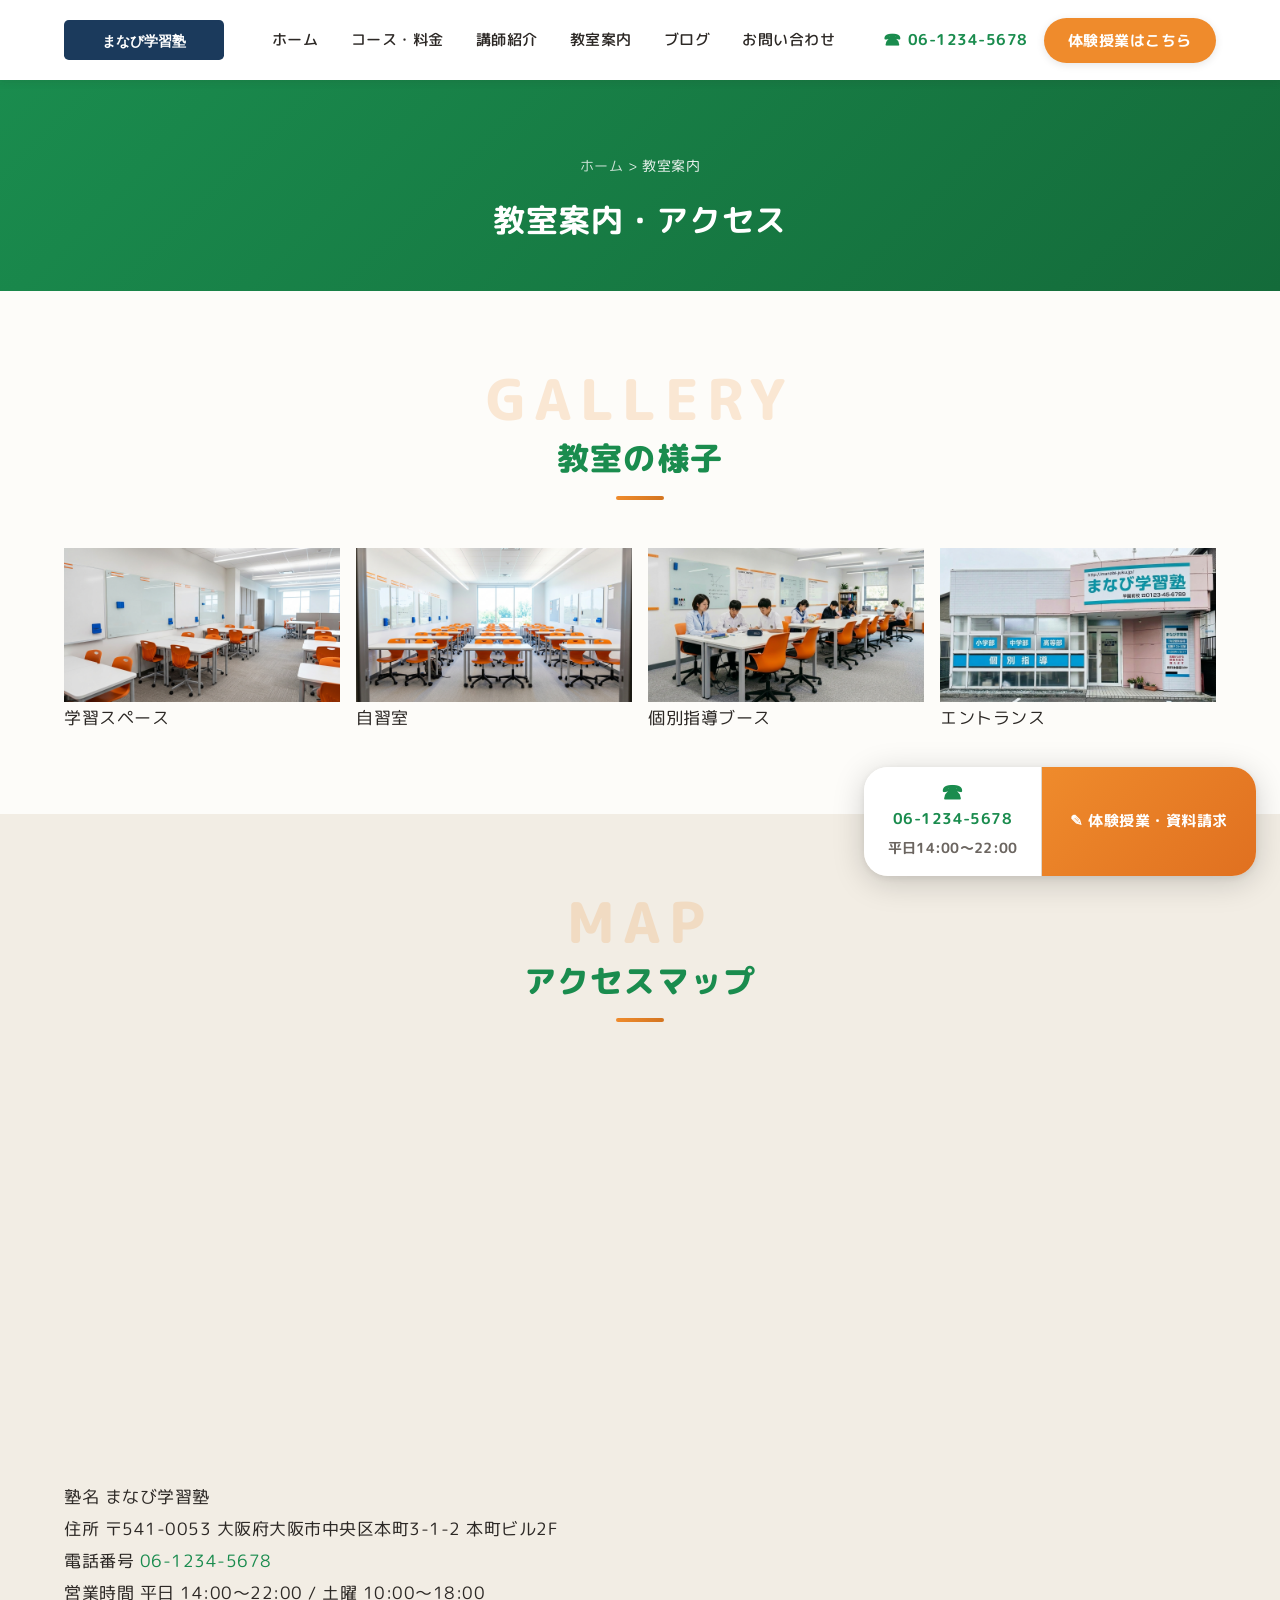
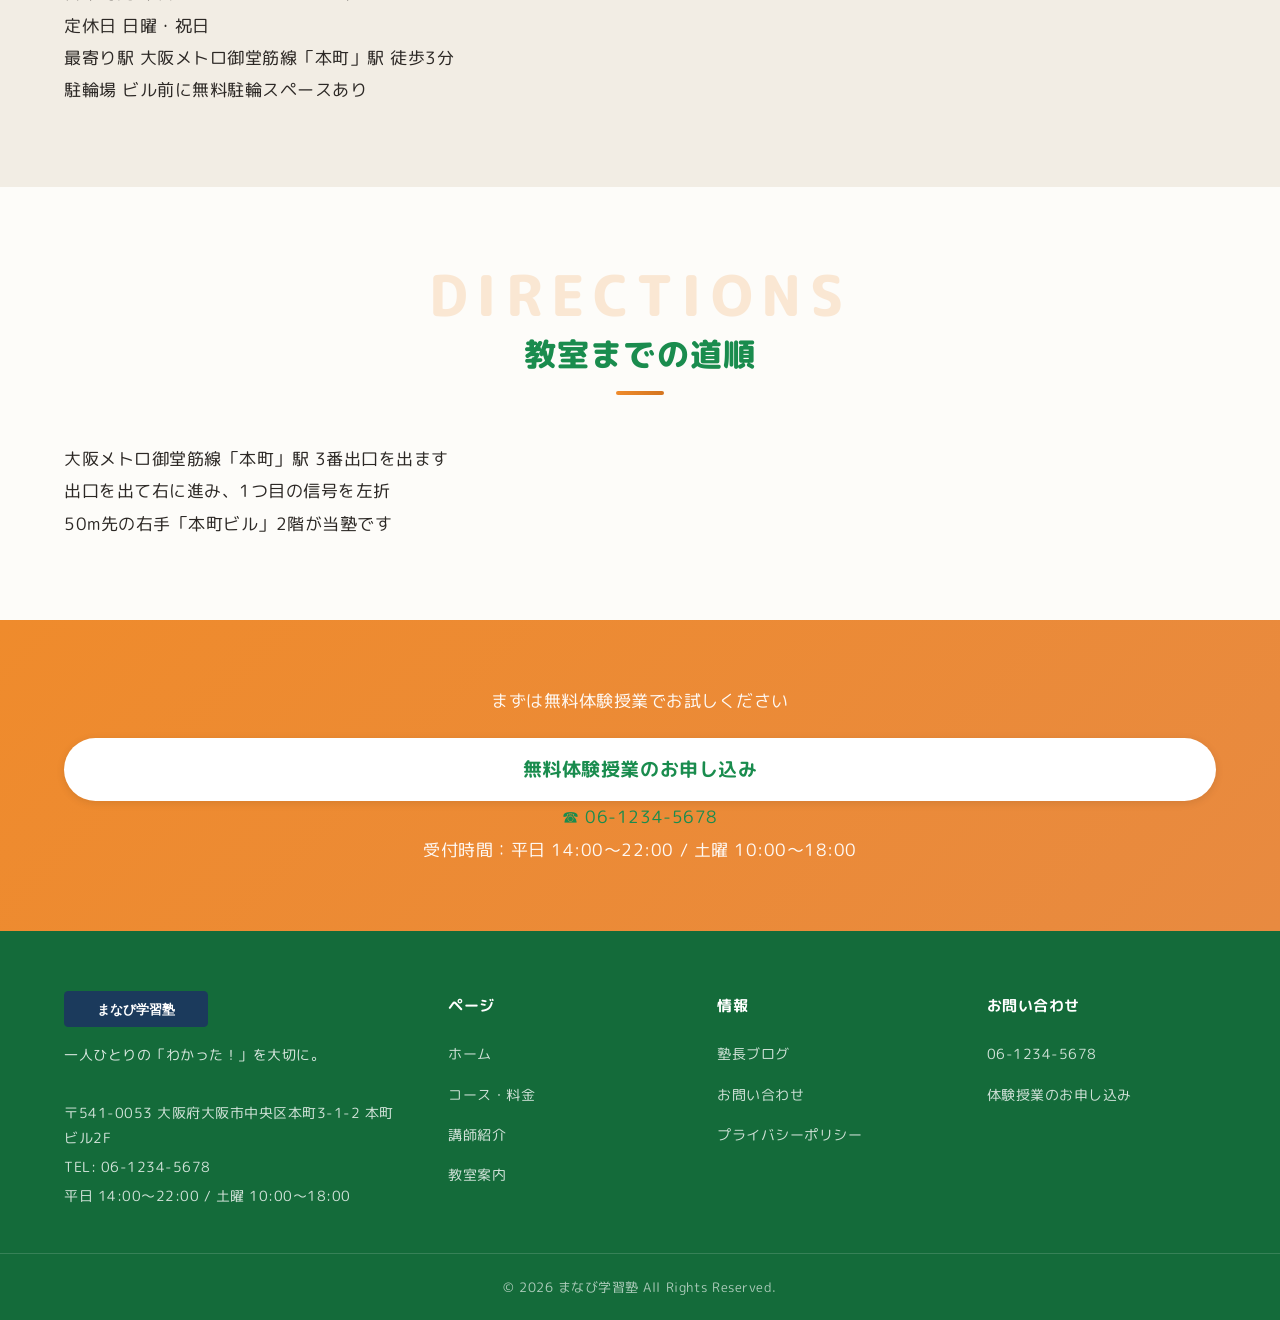
==== access/index.html @ 8a0162e0 "Update classroom images to jpg" ====
<!DOCTYPE html>
<html lang="ja">
<head>
  <meta charset="UTF-8">
  <meta name="viewport" content="width=device-width, initial-scale=1.0">
  <!-- ★差替え：title -->
  <title>教室案内・アクセス｜まなび学習塾</title>
  <meta name="description" content="まなび学習塾の教室案内・アクセス情報。大阪メトロ御堂筋線「本町」駅から徒歩3分。教室の様子や道順をご案内します。">
  <!-- OGP -->
  <meta property="og:title" content="教室案内・アクセス｜まなび学習塾">
  <meta property="og:description" content="まなび学習塾の教室案内・アクセス情報。大阪メトロ御堂筋線「本町」駅から徒歩3分。">
  <meta property="og:type" content="website">
  <meta property="og:url" content="https://example.com/access/">
  <meta property="og:image" content="https://example.com/images/og-image.jpg">
  <!-- Google Fonts -->
  <link rel="icon" href="../favicon.svg" type="image/svg+xml">
  <link rel="preconnect" href="https://fonts.googleapis.com">
  <link rel="preconnect" href="https://fonts.gstatic.com" crossorigin>
  <link href="https://fonts.googleapis.com/css2?family=M+PLUS+Rounded+1c:wght@400;500;700;800&display=swap" rel="stylesheet">
  <link href="https://fonts.googleapis.com/css2?family=Noto+Sans+JP:wght@400;500;700&display=swap" rel="stylesheet">
  <!-- CSS -->
  <link rel="stylesheet" href="../css/reset.css">
  <link rel="stylesheet" href="../css/global.css">
  <link rel="stylesheet" href="../css/components.css">
  <link rel="stylesheet" href="../css/header.css">
  <link rel="stylesheet" href="../css/footer.css">
  <link rel="stylesheet" href="../css/cta-bar.css">
  <link rel="stylesheet" href="../css/pages/access.css">
</head>
<body class="has-header has-cta-bar">

  <!-- ヘッダー -->
  <header class="header">
    <div class="header__inner">
      <div class="header__logo">
        <a href="../"><img src="../images/logo.svg" alt="まなび学習塾" width="200" height="50"></a>
      </div>
      <nav class="header__nav" aria-label="メインナビゲーション">
        <a href="../" class="header__nav-link">ホーム</a>
        <a href="../courses/" class="header__nav-link">コース・料金</a>
        <a href="../teachers/" class="header__nav-link">講師紹介</a>
        <a href="../access/" class="header__nav-link">教室案内</a>
        <a href="../blog/" class="header__nav-link">ブログ</a>
        <a href="../contact/" class="header__nav-link">お問い合わせ</a>
      </nav>
      <div class="header__actions">
        <a href="tel:06-1234-5678" class="header__phone"><span class="header__phone-icon">&#9742;</span>06-1234-5678</a>
        <a href="../contact/" class="btn btn--primary header__cta">体験授業はこちら</a>
      </div>
      <button class="hamburger" aria-label="メニューを開く" aria-expanded="false">
        <span class="hamburger__line"></span><span class="hamburger__line"></span><span class="hamburger__line"></span>
      </button>
    </div>
  </header>
  <nav class="mobile-menu" aria-label="モバイルナビゲーション">
    <a href="../" class="mobile-menu__link">ホーム</a>
    <a href="../courses/" class="mobile-menu__link">コース・料金</a>
    <a href="../teachers/" class="mobile-menu__link">講師紹介</a>
    <a href="../access/" class="mobile-menu__link">教室案内</a>
    <a href="../blog/" class="mobile-menu__link">ブログ</a>
    <a href="../contact/" class="mobile-menu__link">お問い合わせ</a>
    <a href="tel:06-1234-5678" class="mobile-menu__phone"><span>&#9742;</span> 06-1234-5678</a>
    <a href="../contact/" class="btn btn--primary btn--block mobile-menu__cta">体験授業を申し込む</a>
  </nav>

  <main>
    <!-- ページヘッダー -->
    <div class="page-header">
      <div class="container">
        <p class="page-header__breadcrumb"><a href="../">ホーム</a> &gt; 教室案内</p>
        <h1 class="page-header__title">教室案内・アクセス</h1>
      </div>
    </div>

    <!-- 教室写真ギャラリー -->
    <section class="section">
      <div class="container">
        <div class="section-title">
          <span class="section-title__label">Gallery</span>
          <h2 class="section-title__heading">教室の様子</h2>
        </div>

        <!-- ★差替え：教室写真 -->
        <div class="gallery-grid">
          <figure class="gallery-grid__item">
            <img src="../images/classroom-01.jpg" alt="学習スペース" width="600" height="400" loading="lazy">
            <figcaption>学習スペース</figcaption>
          </figure>
          <figure class="gallery-grid__item">
            <img src="../images/classroom-02.jpg" alt="自習室" width="600" height="400" loading="lazy">
            <figcaption>自習室</figcaption>
          </figure>
          <figure class="gallery-grid__item">
            <img src="../images/classroom-03.jpg" alt="個別指導ブース" width="600" height="400" loading="lazy">
            <figcaption>個別指導ブース</figcaption>
          </figure>
          <figure class="gallery-grid__item">
            <img src="../images/classroom-04.jpg" alt="エントランス" width="600" height="400" loading="lazy">
            <figcaption>エントランス</figcaption>
          </figure>
        </div>
      </div>
    </section>

    <!-- アクセスマップ -->
    <section class="section section--bg">
      <div class="container">
        <div class="section-title">
          <span class="section-title__label">Map</span>
          <h2 class="section-title__heading">アクセスマップ</h2>
        </div>

        <div class="access__inner">
          <!-- ★差替え：Google Maps埋め込みURL -->
          <div class="access__map">
            <iframe
              src="https://www.google.com/maps/embed?pb=!1m18!1m12!1m3!1d3281.2!2d135.5!3d34.68!2m3!1f0!2f0!3f0!3m2!1i1024!2i768!4f13.1!3m3!1m2!1s0x0%3A0x0!2zMzTCsDQwJzQ4LjAiTiAxMzXCsDMwJzAwLjAiRQ!5e0!3m2!1sja!2sjp!4v1"
              width="600"
              height="400"
              style="border:0;"
              allowfullscreen=""
              loading="lazy"
              referrerpolicy="no-referrer-when-downgrade"
              title="まなび学習塾 地図">
            </iframe>
          </div>
          <div class="access__info">
            <!-- ★差替え：塾基本情報 -->
            <div class="access__info-item">
              <span class="access__info-label">塾名</span>
              <span class="access__info-value">まなび学習塾</span>
            </div>
            <div class="access__info-item">
              <span class="access__info-label">住所</span>
              <span class="access__info-value">〒541-0053 大阪府大阪市中央区本町3-1-2 本町ビル2F</span>
            </div>
            <div class="access__info-item">
              <span class="access__info-label">電話番号</span>
              <span class="access__info-value"><a href="tel:06-1234-5678">06-1234-5678</a></span>
            </div>
            <div class="access__info-item">
              <span class="access__info-label">営業時間</span>
              <span class="access__info-value">平日 14:00〜22:00 / 土曜 10:00〜18:00</span>
            </div>
            <div class="access__info-item">
              <span class="access__info-label">定休日</span>
              <span class="access__info-value">日曜・祝日</span>
            </div>
            <div class="access__info-item">
              <span class="access__info-label">最寄り駅</span>
              <span class="access__info-value">大阪メトロ御堂筋線「本町」駅 徒歩3分</span>
            </div>
            <div class="access__info-item">
              <span class="access__info-label">駐輪場</span>
              <span class="access__info-value">ビル前に無料駐輪スペースあり</span>
            </div>
          </div>
        </div>
      </div>
    </section>

    <!-- アクセス方法 -->
    <section class="section">
      <div class="container">
        <div class="section-title">
          <span class="section-title__label">Directions</span>
          <h2 class="section-title__heading">教室までの道順</h2>
        </div>

        <!-- ★差替え：道順 -->
        <ol class="directions-list">
          <li>大阪メトロ御堂筋線「本町」駅 3番出口を出ます</li>
          <li>出口を出て右に進み、1つ目の信号を左折</li>
          <li>50m先の右手「本町ビル」2階が当塾です</li>
        </ol>
      </div>
    </section>

    <!-- CTA -->
    <section class="contact-cta">
      <div class="container">
        <p class="contact-cta__lead">まずは無料体験授業でお試しください</p>
        <div class="contact-cta__columns">
          <div class="contact-cta__column">
            <a href="../contact/" class="btn btn--white btn--lg btn--block">無料体験授業のお申し込み</a>
          </div>
          <div class="contact-cta__column">
            <a href="tel:06-1234-5678" class="contact-cta__phone-number">&#9742; 06-1234-5678</a>
            <p class="contact-cta__phone-time">受付時間：平日 14:00〜22:00 / 土曜 10:00〜18:00</p>
          </div>
        </div>
      </div>
    </section>
  </main>

  <!-- フッター -->
  <footer class="footer">
    <div class="footer__inner">
      <div class="footer__brand">
        <div class="footer__logo"><img src="../images/logo.svg" alt="まなび学習塾" width="200" height="50"></div>
        <p class="footer__catchcopy">一人ひとりの「わかった！」を大切に。</p>
        <dl class="footer__info">
          <dt>住所</dt><dd>〒541-0053 大阪府大阪市中央区本町3-1-2 本町ビル2F</dd>
          <dt>電話番号</dt><dd>TEL: 06-1234-5678</dd>
          <dt>営業時間</dt><dd>平日 14:00〜22:00 / 土曜 10:00〜18:00</dd>
        </dl>
      </div>
      <div>
        <p class="footer__nav-title">ページ</p>
        <ul class="footer__nav-list">
          <li><a href="../">ホーム</a></li><li><a href="../courses/">コース・料金</a></li>
          <li><a href="../teachers/">講師紹介</a></li><li><a href="../access/">教室案内</a></li>
        </ul>
      </div>
      <div>
        <p class="footer__nav-title">情報</p>
        <ul class="footer__nav-list">
          <li><a href="../blog/">塾長ブログ</a></li><li><a href="../contact/">お問い合わせ</a></li>
          <li><a href="#">プライバシーポリシー</a></li>
        </ul>
      </div>
      <div>
        <p class="footer__nav-title">お問い合わせ</p>
        <ul class="footer__nav-list">
          <li><a href="tel:06-1234-5678">06-1234-5678</a></li>
          <li><a href="../contact/">体験授業のお申し込み</a></li>
        </ul>
      </div>
    </div>
    <div class="footer__bottom">
      <p class="footer__copyright">&copy; 2026 まなび学習塾 All Rights Reserved.</p>
    </div>
  </footer>

  <div class="cta-bar">
    <div class="cta-bar__inner">
      <a href="tel:06-1234-5678" class="cta-bar__phone">
        <span class="cta-bar__phone-icon">&#9742;</span>
        <span class="cta-bar__phone-number">06-1234-5678</span>
        <span class="cta-bar__phone-time">平日14:00〜22:00</span>
      </a>
      <a href="../contact/" class="cta-bar__button">&#9998; 体験授業・資料請求</a>
    </div>
  </div>

  <script src="../js/main.js"></script>
</body>
</html>
---- css/global.css ----
/* ===================================
   Global Styles — CSS変数・タイポグラフィ・基本スタイル
   Warm & Friendly Design (melabo01 inspired)
   =================================== */

/* === Google Fonts: 丸ゴシック === */
@import url('https://fonts.googleapis.com/css2?family=M+PLUS+Rounded+1c:wght@400;500;700;800&display=swap');

:root {
  /* === メインカラー（鮮やかなグリーン：パキッと信頼感） === */
  --color-primary: #1A8C4E;
  --color-primary-dark: #146B3A;
  --color-primary-light: #DCEFD8;

  /* === アクセントカラー（鮮やかなオレンジ：CTAに最適） === */
  --color-accent: #EF8B2C;
  --color-accent-dark: #D47520;
  --color-accent-light: #FFF0DE;

  /* === ベースカラー（クリーンな白ベース） === */
  --color-white: #FFFFFF;
  --color-bg: #FDFCF9;
  --color-bg-alt: #F2EDE4;
  --color-bg-primary: #DCEFD8;

  /* === テキストカラー（しっかり濃い、読みやすい） === */
  --color-text: #2C2825;
  --color-text-light: #6B6560;
  --color-text-muted: #9A9490;

  /* === 英語ラベル === */
  --color-label: #1A8C4E;
  --label-opacity: 0.10;

  /* === ボーダー・シャドウ === */
  --color-border: #DDD7CE;
  --color-shadow: rgba(44, 40, 37, 0.10);

  /* === その他 === */
  --color-error: #D93025;
  --color-success: #1A8C4E;
  --color-star: #F0A500;
  --color-line: #06C755;
  --color-accent-bg: rgba(239, 139, 44, 0.12);
  --color-primary-bg: rgba(26, 140, 78, 0.10);

  /* === フォント（丸ゴシック） === */
  --font-family: 'M PLUS Rounded 1c', 'Hiragino Maru Gothic Pro', 'Rounded Mplus 1c', sans-serif;
  --font-family-heading: 'M PLUS Rounded 1c', 'Hiragino Maru Gothic Pro', sans-serif;
  --font-weight-regular: 400;
  --font-weight-medium: 500;
  --font-weight-bold: 700;
  --font-weight-extra-bold: 800;

  /* === レイアウト === */
  --max-width: 1200px;
  --header-height: 80px;
  --header-height-sp: 60px;
  --section-padding: 80px;
  --section-padding-sm: 56px;
  --section-padding-sp: 48px;

  /* === 角丸（より丸く、親しみやすく） === */
  --radius: 16px;
  --radius-sm: 10px;
  --radius-lg: 24px;
  --radius-full: 9999px;

  /* === シャドウ（柔らかく暖かい） === */
  --shadow: 0 2px 12px rgba(62, 58, 53, 0.08);
  --shadow-md: 0 4px 20px rgba(62, 58, 53, 0.10);
  --shadow-lg: 0 8px 32px rgba(62, 58, 53, 0.12);
  --shadow-hover: 0 6px 24px rgba(62, 58, 53, 0.15);
}

/* --- 基本スタイル --- */
body {
  font-family: var(--font-family);
  font-weight: var(--font-weight-regular);
  color: var(--color-text);
  background-color: var(--color-bg);
  line-height: 1.9;
  font-size: 17px;
  letter-spacing: 0.03em;
  -webkit-font-smoothing: antialiased;
  -moz-osx-font-smoothing: grayscale;
}

/* --- フォーカススタイル（アクセシビリティ） --- */
*:focus-visible {
  outline: 2px solid var(--color-accent);
  outline-offset: 2px;
}

/* --- コンテナ --- */
.container {
  width: 100%;
  max-width: var(--max-width);
  margin: 0 auto;
  padding: 0 24px;
}

/* --- セクション --- */
.section {
  padding: var(--section-padding) 0;
}

.section--bg {
  background-color: var(--color-bg-alt);
}

.section--bg-alt {
  background-color: var(--color-bg-alt);
}

.section--primary {
  background-color: var(--color-primary);
  color: var(--color-white);
}

.section--primary h1,
.section--primary h2,
.section--primary h3,
.section--primary h4,
.section--primary h5,
.section--primary h6 {
  color: var(--color-white);
}

.section--primary p {
  color: rgba(255, 255, 255, 0.95);
}

/* --- タイポグラフィ --- */
h1, h2, h3, h4, h5, h6 {
  font-family: var(--font-family-heading);
  color: var(--color-primary);
  font-weight: var(--font-weight-bold);
  line-height: 1.45;
  letter-spacing: 0.02em;
}

h1 { font-size: 2.5rem; }
h2 { font-size: 2rem; }
h3 { font-size: 1.5rem; }
h4 { font-size: 1.25rem; }

p {
  margin-bottom: 1.2em;
  line-height: 2;
}

p:last-child {
  margin-bottom: 0;
}

strong {
  font-weight: var(--font-weight-bold);
}

small {
  font-size: 0.9375rem;
  color: var(--color-text-light);
}

/* --- リンク --- */
a {
  color: var(--color-primary);
  transition: color 0.3s ease, opacity 0.3s ease;
}

a:hover {
  color: var(--color-primary-dark);
  opacity: 0.85;
}

/* --- ユーティリティ --- */
.text-center { text-align: center; }
.text-left { text-align: left; }
.text-right { text-align: right; }
.text-primary { color: var(--color-primary); }
.text-accent { color: var(--color-accent); }
.text-muted { color: var(--color-text-muted); }

.sr-only {
  position: absolute;
  width: 1px;
  height: 1px;
  padding: 0;
  margin: -1px;
  overflow: hidden;
  clip: rect(0, 0, 0, 0);
  white-space: nowrap;
  border: 0;
}

/* --- レスポンシブ --- */
@media (max-width: 768px) {
  body {
    font-size: 16px;
    line-height: 1.85;
  }

  h1 { font-size: 1.875rem; }
  h2 { font-size: 1.625rem; }
  h3 { font-size: 1.25rem; }

  .container {
    padding: 0 20px;
  }

  .section {
    padding: var(--section-padding-sp) 0;
  }
}

@media (max-width: 480px) {
  body {
    font-size: 15px;
    line-height: 1.8;
  }

  h1 { font-size: 1.625rem; }
  h2 { font-size: 1.375rem; }
  h3 { font-size: 1.125rem; }
}

/* === Utility Classes === */
.mt-3 { margin-top: 12px; }
.mt-4 { margin-top: 16px; }
.mt-6 { margin-top: 24px; }
.mt-8 { margin-top: 32px; }
.text-center { text-align: center; }
.text-muted { color: var(--color-text-light); font-size: 0.875rem; }

/* Schedule Note (courses) */
.schedule-note {
  text-align: center;
  margin-top: 16px;
  font-size: 0.875rem;
  color: var(--color-text-light);
}

/* Contact Page Photo */
.contact-photo {
  margin-bottom: 32px;
  text-align: center;
}
.contact-photo__image {
  border-radius: var(--radius);
  max-width: 600px;
  width: 100%;
}

/* Related Articles Title (blog) */
.related-articles__title {
  text-align: center;
  margin-bottom: 2rem;
  font-size: 1.5rem;
  font-weight: 700;
}
---- css/components.css ----
/* ===================================
   Components — 共通コンポーネント
   Warm & Friendly Design (melabo01 inspired)
   =================================== */

/* --- セクションタイトル（英語ラベル＋日本語見出し 2層構造） --- */
.section-title {
  text-align: center;
  margin-bottom: 48px;
  position: relative;
}

.section-title__label {
  display: block;
  font-size: 3.5rem;
  font-weight: var(--font-weight-extra-bold, 800);
  color: var(--color-accent);
  opacity: 0.18;
  text-transform: uppercase;
  letter-spacing: 0.15em;
  line-height: 1;
  margin-bottom: 8px;
}

.section-title__heading {
  font-size: 2rem;
  font-weight: var(--font-weight-extra-bold, 800);
  color: var(--color-primary);
  position: relative;
  letter-spacing: 0.04em;
}

.section-title__heading::after {
  content: '';
  display: block;
  width: 48px;
  height: 4px;
  background: linear-gradient(90deg, var(--color-accent), var(--color-accent-dark));
  margin: 14px auto 0;
  border-radius: var(--radius-full);
}

/* --- ボタン --- */
.btn {
  display: inline-flex;
  align-items: center;
  justify-content: center;
  padding: 16px 36px;
  border-radius: var(--radius-full);
  font-size: 1.0625rem;
  font-weight: var(--font-weight-bold);
  text-align: center;
  transition: all 0.3s ease;
  line-height: 1.4;
  gap: 8px;
  box-shadow: 0 2px 8px rgba(0, 0, 0, 0.1);
  border: none;
  cursor: pointer;
}

.btn--primary {
  background-color: var(--color-accent);
  color: var(--color-white);
}

.btn--primary:hover {
  background-color: var(--color-accent-dark);
  transform: translateY(-2px);
  box-shadow: 0 4px 16px rgba(244, 162, 97, 0.3);
  opacity: 1;
}

.btn--outline {
  background-color: transparent;
  color: var(--color-primary);
  border: 2px solid var(--color-primary);
  box-shadow: none;
}

.btn--outline:hover {
  background-color: var(--color-primary);
  color: var(--color-white);
  transform: translateY(-2px);
  box-shadow: 0 4px 16px rgba(46, 125, 79, 0.25);
  opacity: 1;
}

.btn--white {
  background-color: var(--color-white);
  color: var(--color-primary);
}

.btn--white:hover {
  background-color: var(--color-bg);
  transform: translateY(-2px);
  opacity: 1;
}

.btn--line {
  background-color: var(--color-line);
  color: var(--color-white);
}

.btn--line:hover {
  background-color: #05a64b;
  transform: translateY(-2px);
  box-shadow: 0 4px 16px rgba(6, 199, 85, 0.3);
  opacity: 1;
}

.btn--lg {
  padding: 18px 48px;
  font-size: 1.1875rem;
}

.btn--sm {
  padding: 12px 24px;
  font-size: 0.9375rem;
}

.btn--block {
  display: flex;
  width: 100%;
}

/* --- カード --- */
.card {
  background-color: var(--color-white);
  border-radius: var(--radius-lg);
  box-shadow: var(--shadow);
  border: none;
  overflow: hidden;
  transition: transform 0.3s ease, box-shadow 0.3s ease;
}

.card:hover {
  transform: translateY(-4px);
  box-shadow: var(--shadow-hover);
}

.card__image {
  width: 100%;
  aspect-ratio: 16 / 9;
  object-fit: cover;
}

.card__body {
  padding: 24px;
}

.card__tag {
  display: inline-block;
  font-size: 0.875rem;
  font-weight: var(--font-weight-bold);
  color: var(--color-accent-dark);
  background-color: var(--color-accent-bg, rgba(244, 162, 97, 0.1));
  padding: 4px 12px;
  border-radius: var(--radius-full);
  margin-bottom: 8px;
  letter-spacing: 0.02em;
}

.card__title {
  font-size: 1.125rem;
  font-weight: var(--font-weight-bold);
  color: var(--color-primary);
  margin-bottom: 8px;
  line-height: 1.5;
}

.card__date {
  font-size: 0.875rem;
  color: var(--color-text-light);
}

.card__text {
  font-size: 1rem;
  color: var(--color-text-light);
  line-height: 1.7;
}

/* --- バッジ（成績アップ等） --- */
.badge {
  display: inline-flex;
  align-items: center;
  gap: 8px;
  background-color: var(--color-white);
  border: 2px solid var(--color-accent-light);
  border-radius: var(--radius);
  padding: 12px 16px;
  font-size: 0.9375rem;
  font-weight: var(--font-weight-bold);
  color: var(--color-text);
}

.badge__score {
  color: var(--color-accent);
  font-size: 1.25rem;
  font-weight: var(--font-weight-bold);
}

/* --- 「詳しくはこちら→」リンク --- */
.more-link {
  display: inline-flex;
  align-items: center;
  gap: 6px;
  font-size: 0.9375rem;
  font-weight: var(--font-weight-medium);
  color: var(--color-primary);
  transition: gap 0.3s ease, color 0.3s ease;
}

.more-link:hover {
  gap: 10px;
  color: var(--color-primary-dark);
  opacity: 1;
}

.more-link::after {
  content: '\2192';
  font-size: 1.125rem;
}

.more-link-wrapper {
  text-align: center;
  margin-top: 32px;
}

/* --- テスティモニアルカード --- */
.testimonial {
  background-color: var(--color-white);
  border-radius: var(--radius-lg);
  padding: 28px;
  box-shadow: var(--shadow);
  position: relative;
}

.testimonial::before {
  content: '\201C';
  font-size: 4rem;
  color: var(--color-accent);
  opacity: 0.2;
  position: absolute;
  top: 8px;
  left: 16px;
  line-height: 1;
  font-family: Georgia, serif;
}

.testimonial__text {
  font-size: 1rem;
  line-height: 1.8;
  color: var(--color-text);
  margin-bottom: 12px;
  padding-top: 16px;
}

.testimonial__author {
  font-size: 0.875rem;
  color: var(--color-text-light);
  text-align: right;
}

/* --- グリッドレイアウト --- */
.grid {
  display: grid;
  gap: 24px;
}

.grid--2 { grid-template-columns: repeat(2, 1fr); }
.grid--3 { grid-template-columns: repeat(3, 1fr); }
.grid--4 { grid-template-columns: repeat(4, 1fr); }

/* --- テーブル --- */
.table-wrapper {
  overflow-x: auto;
  -webkit-overflow-scrolling: touch;
  border-radius: var(--radius);
  box-shadow: var(--shadow);
}

.price-table {
  width: 100%;
  border-collapse: collapse;
  font-size: 0.9375rem;
}

.price-table th,
.price-table td {
  padding: 14px 16px;
  text-align: center;
  border: 1px solid var(--color-border);
}

.price-table thead th {
  background-color: var(--color-primary);
  color: var(--color-white);
  font-weight: var(--font-weight-bold);
  white-space: nowrap;
}

.price-table tbody th {
  background-color: var(--color-bg-alt);
  font-weight: var(--font-weight-medium);
  white-space: nowrap;
}

.price-table tbody td {
  font-weight: var(--font-weight-medium);
  background-color: var(--color-white);
}

/* --- FAQ --- */
.faq-item {
  background-color: var(--color-white);
  border-radius: var(--radius);
  box-shadow: var(--shadow);
  padding: 24px 28px;
  margin-bottom: 16px;
  border: none;
  transition: box-shadow 0.3s ease;
}

.faq-item:hover {
  box-shadow: var(--shadow-md);
}

.faq-item:last-child {
  margin-bottom: 0;
}

.faq-item__question {
  font-size: 1rem;
  font-weight: var(--font-weight-bold);
  color: var(--color-primary);
  padding-left: 2em;
  position: relative;
  margin-bottom: 12px;
}

.faq-item__question::before {
  content: 'Q.';
  position: absolute;
  left: 0;
  color: var(--color-accent);
  font-weight: var(--font-weight-bold);
  font-size: 1.125rem;
}

.faq-item__answer {
  font-size: 1rem;
  color: var(--color-text-light);
  padding-left: 2em;
  position: relative;
  line-height: 1.8;
}

.faq-item__answer::before {
  content: 'A.';
  position: absolute;
  left: 0;
  color: var(--color-primary);
  font-weight: var(--font-weight-bold);
  font-size: 1.125rem;
}

/* --- ページヘッダー（共通） --- */
.page-header {
  background: linear-gradient(135deg, var(--color-primary) 0%, var(--color-primary-dark) 100%);
  color: var(--color-white);
  padding: 60px 0 48px;
  text-align: center;
}

.page-header__title {
  font-size: 2rem;
  font-weight: var(--font-weight-bold);
  color: var(--color-white);
}

.page-header__breadcrumb {
  margin-top: 12px;
  font-size: 0.875rem;
  opacity: 0.9;
}

.page-header__breadcrumb a {
  color: var(--color-white);
  opacity: 0.85;
  transition: opacity 0.3s ease;
}

.page-header__breadcrumb a:hover {
  opacity: 1;
}

/* --- CTAセクション（お問い合わせCTA 共通） --- */
.contact-cta {
  background: linear-gradient(135deg, var(--color-accent) 0%, #E88A40 100%);
  color: var(--color-white);
  text-align: center;
  padding: 64px 0;
  border-radius: 0;
}

.contact-cta h2,
.contact-cta h3 {
  color: var(--color-white);
}

.contact-cta p {
  color: rgba(255, 255, 255, 0.95);
}

/* --- レスポンシブ --- */
@media (max-width: 768px) {
  .grid--3 { grid-template-columns: repeat(2, 1fr); }
  .grid--4 { grid-template-columns: repeat(2, 1fr); }

  .section-title__label {
    font-size: 2.5rem;
  }

  .section-title__heading {
    font-size: 1.625rem;
  }

  .section-title {
    margin-bottom: 36px;
  }

  .page-header {
    padding: 48px 0 36px;
  }

  .page-header__title {
    font-size: 1.75rem;
  }

  .contact-cta {
    padding: 48px 0;
  }

  .faq-item {
    padding: 20px 20px;
  }
}

@media (max-width: 480px) {
  .grid--2 { grid-template-columns: 1fr; }
  .grid--3 { grid-template-columns: 1fr; }
  .grid--4 { grid-template-columns: 1fr; }

  .section-title__label {
    font-size: 2.25rem;
  }

  .section-title__heading {
    font-size: 1.375rem;
  }

  .btn--lg {
    padding: 16px 32px;
    font-size: 1.0625rem;
  }

  .page-header {
    padding: 40px 0 32px;
  }

  .page-header__title {
    font-size: 1.5rem;
  }

  .faq-item {
    padding: 16px 16px;
  }
}
---- css/header.css ----
/* ===================================
   Header — 固定ヘッダー＋ハンバーガーメニュー
   =================================== */

.header {
  position: fixed;
  top: 0;
  left: 0;
  width: 100%;
  height: var(--header-height);
  background-color: var(--color-white);
  box-shadow: 0 2px 8px var(--color-shadow);
  z-index: 1000;
  transition: box-shadow 0.3s ease;
}

.header__inner {
  display: flex;
  align-items: center;
  justify-content: space-between;
  height: 100%;
  max-width: var(--max-width);
  margin: 0 auto;
  padding: 0 24px;
}

/* --- ロゴ --- */
.header__logo a {
  display: flex;
  align-items: center;
  gap: 10px;
}

.header__logo img {
  height: 40px;
  width: auto;
}

.header__logo-text {
  font-size: 1.25rem;
  font-weight: var(--font-weight-bold);
  color: var(--color-primary);
  white-space: nowrap;
}

/* --- PC ナビゲーション --- */
.header__nav {
  display: flex;
  align-items: center;
  gap: 4px;
}

.header__nav-link {
  padding: 8px 14px;
  font-size: 0.9375rem;
  font-weight: var(--font-weight-medium);
  color: var(--color-text);
  border-radius: 6px;
  transition: background-color 0.3s ease, color 0.3s ease;
  white-space: nowrap;
}

.header__nav-link:hover {
  background-color: var(--color-bg);
  color: var(--color-primary);
  opacity: 1;
}

/* --- PC 右側 --- */
.header__actions {
  display: flex;
  align-items: center;
  gap: 16px;
}

.header__phone {
  display: flex;
  align-items: center;
  gap: 6px;
  font-size: 0.9375rem;
  font-weight: var(--font-weight-bold);
  color: var(--color-primary);
  white-space: nowrap;
}

.header__phone-icon {
  font-size: 1.125rem;
}

.header__cta {
  padding: 12px 24px;
  font-size: 0.9375rem;
}

/* --- ハンバーガーボタン --- */
.hamburger {
  display: none;
  flex-direction: column;
  justify-content: center;
  align-items: center;
  width: 44px;
  height: 44px;
  cursor: pointer;
  z-index: 1001;
}

.hamburger__line {
  display: block;
  width: 24px;
  height: 2px;
  background-color: var(--color-primary);
  border-radius: 1px;
  transition: all 0.3s ease;
}

.hamburger__line + .hamburger__line {
  margin-top: 6px;
}

/* ハンバーガー開状態 */
.hamburger.is-active .hamburger__line:nth-child(1) {
  transform: translateY(8px) rotate(45deg);
}

.hamburger.is-active .hamburger__line:nth-child(2) {
  opacity: 0;
}

.hamburger.is-active .hamburger__line:nth-child(3) {
  transform: translateY(-8px) rotate(-45deg);
}

/* --- モバイルメニュー --- */
.mobile-menu {
  display: none;
  position: fixed;
  top: var(--header-height-sp);
  left: 0;
  width: 100%;
  height: calc(100vh - var(--header-height-sp));
  background-color: var(--color-white);
  z-index: 999;
  overflow-y: auto;
  padding: 24px;
  transform: translateX(100%);
  transition: transform 0.3s ease;
}

.mobile-menu.is-open {
  transform: translateX(0);
}

.mobile-menu__link {
  display: block;
  padding: 16px 0;
  font-size: 1.0625rem;
  font-weight: var(--font-weight-medium);
  color: var(--color-text);
  border-bottom: 1px solid var(--color-border);
}

.mobile-menu__link:hover {
  color: var(--color-primary);
  opacity: 1;
}

.mobile-menu__phone {
  display: flex;
  align-items: center;
  justify-content: center;
  gap: 8px;
  margin-top: 24px;
  padding: 16px;
  font-size: 1.25rem;
  font-weight: var(--font-weight-bold);
  color: var(--color-primary);
  border: 2px solid var(--color-primary);
  border-radius: 8px;
}

.mobile-menu__cta {
  display: flex;
  margin-top: 16px;
}

/* body padding for fixed header */
.has-header {
  padding-top: var(--header-height);
}

/* --- レスポンシブ --- */
@media (max-width: 768px) {
  .header {
    height: var(--header-height-sp);
  }

  .header__inner {
    padding: 0 16px;
  }

  .header__logo img {
    height: 32px;
  }

  .header__logo-text {
    font-size: 1.0625rem;
  }

  .header__nav,
  .header__actions {
    display: none;
  }

  .hamburger {
    display: flex;
  }

  .mobile-menu {
    display: block;
  }

  .has-header {
    padding-top: var(--header-height-sp);
  }
}
---- css/footer.css ----
/* ===================================
   Footer — フッター
   =================================== */

.footer {
  background-color: var(--color-primary-dark);
  color: var(--color-white);
  padding: 60px 0 0;
}

.footer__inner {
  display: grid;
  grid-template-columns: 1.5fr 1fr 1fr 1fr;
  gap: 40px;
  max-width: var(--max-width);
  margin: 0 auto;
  padding: 0 24px;
}

/* --- ロゴ・塾情報カラム --- */
.footer__brand {
  display: flex;
  flex-direction: column;
  gap: 16px;
}

.footer__logo {
  display: flex;
  align-items: center;
  gap: 10px;
}

.footer__logo img {
  height: 36px;
  width: auto;
}

.footer__logo-text {
  font-size: 1.125rem;
  font-weight: var(--font-weight-bold);
  color: var(--color-white);
}

.footer__catchcopy {
  font-size: 0.875rem;
  color: rgba(255, 255, 255, 0.85);
  line-height: 1.7;
}

.footer__info {
  font-size: 0.875rem;
  color: rgba(255, 255, 255, 0.8);
  line-height: 1.8;
}

.footer__info dt {
  display: none;
}

.footer__info dd {
  margin-bottom: 4px;
}

/* --- ナビカラム --- */
.footer__nav-title {
  font-size: 0.9375rem;
  font-weight: var(--font-weight-bold);
  color: var(--color-white);
  margin-bottom: 16px;
}

.footer__nav-list li {
  margin-bottom: 8px;
}

.footer__nav-list a {
  font-size: 0.875rem;
  color: rgba(255, 255, 255, 0.8);
  transition: color 0.3s ease;
}

.footer__nav-list a:hover {
  color: var(--color-white);
  opacity: 1;
}

/* --- SNS --- */
.footer__sns {
  display: flex;
  gap: 12px;
  margin-top: 16px;
}

.footer__sns a {
  display: flex;
  align-items: center;
  justify-content: center;
  width: 36px;
  height: 36px;
  border-radius: 50%;
  background-color: rgba(255, 255, 255, 0.15);
  color: var(--color-white);
  font-size: 1rem;
  transition: background-color 0.3s ease;
}

.footer__sns a:hover {
  background-color: rgba(255, 255, 255, 0.3);
  opacity: 1;
}

/* --- コピーライト --- */
.footer__bottom {
  margin-top: 40px;
  padding: 20px 24px;
  border-top: 1px solid rgba(255, 255, 255, 0.15);
  text-align: center;
}

.footer__copyright {
  font-size: 0.8125rem;
  color: rgba(255, 255, 255, 0.65);
}

/* --- レスポンシブ --- */
@media (max-width: 768px) {
  .footer__inner {
    grid-template-columns: 1fr 1fr;
    gap: 32px;
    padding: 0 16px;
  }

  .footer__brand {
    grid-column: 1 / -1;
  }
}

@media (max-width: 480px) {
  .footer {
    padding: 48px 0 0;
  }

  .footer__inner {
    grid-template-columns: 1fr;
    gap: 24px;
  }

  .footer__bottom {
    margin-top: 32px;
    padding: 16px;
  }
}
---- css/cta-bar.css ----
/* ===================================
   CTA Bar — 常時表示の固定CTAバー
   PC: 右下にフローティング表示
   SP: 画面下部フル幅バー
   =================================== */

/* === PC表示：右下フローティング === */
.cta-bar {
  position: fixed;
  bottom: 24px;
  right: 24px;
  z-index: 998;
  display: flex;
  border-radius: var(--radius-lg, 24px);
  overflow: hidden;
  box-shadow: 0 6px 32px rgba(0, 0, 0, 0.18), 0 2px 8px rgba(0, 0, 0, 0.08);
  animation: cta-bar-slide-in 0.5s ease-out;
}

@keyframes cta-bar-slide-in {
  from {
    opacity: 0;
    transform: translateY(20px);
  }
  to {
    opacity: 1;
    transform: translateY(0);
  }
}

.cta-bar__inner {
  display: flex;
  height: 100%;
}

/* --- 左：電話 --- */
.cta-bar__phone {
  display: flex;
  flex-direction: column;
  align-items: center;
  justify-content: center;
  gap: 2px;
  padding: 14px 24px;
  background-color: var(--color-white, #FFFFFF);
  color: var(--color-primary, #1A8C4E);
  font-weight: var(--font-weight-bold, 700);
  border-right: 1px solid var(--color-border, #DDD7CE);
  transition: background-color 0.3s ease;
  text-decoration: none;
}

.cta-bar__phone:hover {
  background-color: var(--color-primary-light, #DCEFD8);
  opacity: 1;
}

.cta-bar__phone-icon {
  font-size: 1.375rem;
  line-height: 1;
}

.cta-bar__phone-number {
  font-size: 0.9375rem;
  font-weight: var(--font-weight-bold, 700);
  letter-spacing: 0.03em;
  color: var(--color-primary, #1A8C4E);
}

.cta-bar__phone-time {
  font-size: 0.875rem;
  color: var(--color-text-light, #6B6560);
  font-weight: var(--font-weight-bold, 700);
  letter-spacing: 0.02em;
}

/* --- 右：体験授業ボタン --- */
.cta-bar__button {
  display: flex;
  align-items: center;
  justify-content: center;
  gap: 6px;
  padding: 14px 28px;
  background: linear-gradient(135deg, var(--color-accent, #EF8B2C) 0%, #E07020 100%);
  color: var(--color-white, #FFFFFF);
  font-size: 0.9375rem;
  font-weight: var(--font-weight-bold, 700);
  transition: all 0.3s ease;
  text-decoration: none;
  white-space: nowrap;
}

.cta-bar__button:hover {
  background: linear-gradient(135deg, #E07020 0%, var(--color-accent-dark, #D47520) 100%);
  opacity: 1;
  transform: scale(1.02);
}

/* --- body paddingは不要（PCではフローティングのため） --- */
.has-cta-bar {
  padding-bottom: 0;
}

/* === SP表示：画面下部フル幅バー === */
@media (max-width: 768px) {
  .cta-bar {
    bottom: 0;
    right: 0;
    left: 0;
    border-radius: 0;
    box-shadow: 0 -3px 16px rgba(0, 0, 0, 0.12);
    animation: none;
  }

  .cta-bar__inner {
    display: flex;
    width: 100%;
  }

  .cta-bar__phone {
    flex: 0 0 auto;
    padding: 10px 16px;
    flex-direction: row;
    gap: 8px;
  }

  .cta-bar__phone-icon {
    font-size: 1.25rem;
  }

  .cta-bar__phone-number {
    font-size: 1rem;
    font-weight: 700;
  }

  .cta-bar__phone-time {
    display: none;
  }

  .cta-bar__button {
    flex: 1 1 auto;
    padding: 12px 16px;
    font-size: 1rem;
    font-weight: 700;
    text-align: center;
    white-space: nowrap;
  }

  .has-cta-bar {
    padding-bottom: 60px;
  }
}

@media (max-width: 480px) {
  .cta-bar__phone {
    padding: 10px 12px;
    gap: 6px;
  }

  .cta-bar__phone-number {
    font-size: 0.9375rem;
  }

  .cta-bar__button {
    font-size: 0.9375rem;
    padding: 12px 12px;
    font-weight: 700;
  }
}
---- css/pages/access.css ----
/* ===================================
   Access -- アクセス・教室案内ページ固有スタイル
   Warm / Friendly / Approachable redesign
   =================================== */

/* --- 教室写真ギャラリー --- */
.gallery,
.gallery-grid {
  display: grid;
  grid-template-columns: repeat(4, 1fr);
  gap: 16px;
}

.gallery__item {
  border-radius: 16px;
  overflow: hidden;
  position: relative;
  cursor: pointer;
  box-shadow: 0 2px 12px rgba(62, 58, 53, 0.08);
  transition: transform 0.3s ease, box-shadow 0.3s ease;
}

.gallery__item:hover {
  transform: translateY(-2px);
  box-shadow: 0 4px 20px rgba(62, 58, 53, 0.10);
}

.gallery__item img {
  width: 100%;
  aspect-ratio: 4 / 3;
  object-fit: cover;
  transition: transform 0.3s ease;
  border-radius: 16px;
}

.gallery__item:hover img {
  transform: scale(1.05);
}

.gallery__caption {
  position: absolute;
  bottom: 0;
  left: 0;
  right: 0;
  background: linear-gradient(transparent, rgba(0, 0, 0, 0.55));
  color: var(--color-white);
  padding: 16px;
  font-size: 0.875rem;
  font-weight: var(--font-weight-bold);
  border-radius: 0 0 16px 16px;
  letter-spacing: 0.02em;
}

/* 1枚目を大きく表示 */
.gallery__item--featured {
  grid-column: span 2;
  grid-row: span 2;
}

.gallery__item--featured img {
  aspect-ratio: auto;
  height: 100%;
}

/* --- Google Maps --- */
.map-section {
  margin-bottom: 0;
}

.map-embed {
  width: 100%;
  border-radius: 24px;
  overflow: hidden;
  box-shadow: 0 4px 20px rgba(62, 58, 53, 0.10);
}

.map-embed iframe {
  width: 100%;
  height: 400px;
  display: block;
}

/* --- アクセス情報 --- */
.access-info {
  display: grid;
  grid-template-columns: 1fr 1fr;
  gap: 40px;
  align-items: start;
}

.access-table {
  width: 100%;
  border-collapse: separate;
  border-spacing: 0;
}

.access-table tr {
  transition: background-color 0.3s ease;
}

.access-table tr:hover {
  background-color: var(--color-primary-light, #E8F5E9);
  border-radius: 12px;
}

.access-table th,
.access-table td {
  padding: 16px 12px;
  font-size: 0.9375rem;
  text-align: left;
  vertical-align: top;
  border-bottom: 1px solid var(--color-bg-alt, #F5F0E8);
}

.access-table th {
  font-weight: var(--font-weight-bold);
  color: var(--color-primary);
  white-space: nowrap;
  width: 100px;
  padding-right: 24px;
}

.access-table td {
  color: var(--color-text);
}

.access-table td a {
  color: var(--color-accent);
  font-weight: var(--font-weight-medium);
  transition: color 0.3s ease;
}

.access-table td a:hover {
  opacity: 1;
  color: var(--color-primary);
}

/* Access info as warm cards (alternative layout) */
.access-card {
  background-color: var(--color-white);
  border-radius: 16px;
  padding: 24px;
  box-shadow: 0 2px 12px rgba(62, 58, 53, 0.08);
}

.access-card__item {
  display: flex;
  gap: 16px;
  padding: 14px 0;
}

.access-card__item + .access-card__item {
  border-top: 1px solid var(--color-bg-alt, #F5F0E8);
}

.access-card__label {
  font-weight: var(--font-weight-bold);
  color: var(--color-primary);
  min-width: 100px;
  font-size: 0.9375rem;
}

.access-card__value {
  color: var(--color-text);
  font-size: 0.9375rem;
  line-height: 1.7;
}

/* --- 交通アクセス・道案内 --- */
.directions {
  background-color: var(--color-white);
  border-radius: 24px;
  padding: 32px;
  box-shadow: 0 2px 12px rgba(62, 58, 53, 0.08);
}

.directions__title {
  font-size: 1.125rem;
  font-weight: var(--font-weight-bold);
  color: var(--color-primary);
  margin-bottom: 24px;
}

.directions__list {
  list-style: none;
  padding: 0;
  margin: 0;
  counter-reset: direction;
}

.directions__item {
  display: flex;
  gap: 16px;
  padding: 16px 0;
  align-items: flex-start;
  position: relative;
}

.directions__item + .directions__item {
  border-top: 1px solid var(--color-bg-alt, #F5F0E8);
}

/* Connecting line between steps */
.directions__item:not(:last-child)::before {
  content: '';
  position: absolute;
  left: 18px;
  top: 52px;
  bottom: -16px;
  width: 2px;
  background: linear-gradient(to bottom, var(--color-primary), var(--color-accent));
  opacity: 0.3;
}

.directions__step {
  flex: 0 0 auto;
  width: 36px;
  height: 36px;
  display: flex;
  align-items: center;
  justify-content: center;
  background: linear-gradient(135deg, var(--color-primary), var(--color-primary-dark, #1B5E3A));
  color: var(--color-white);
  font-size: 0.875rem;
  font-weight: var(--font-weight-bold);
  border-radius: 50%;
  box-shadow: 0 2px 8px rgba(46, 125, 79, 0.2);
  position: relative;
  z-index: 1;
}

.directions__icon {
  flex: 0 0 auto;
  width: 36px;
  height: 36px;
  display: flex;
  align-items: center;
  justify-content: center;
  background: linear-gradient(135deg, var(--color-accent), #E08D3C);
  color: var(--color-white);
  font-size: 1rem;
  border-radius: 50%;
  box-shadow: 0 2px 8px rgba(244, 162, 97, 0.3);
  position: relative;
  z-index: 1;
}

.directions__text {
  flex: 1;
  font-size: 0.9375rem;
  color: var(--color-text);
  line-height: 1.8;
  padding-top: 6px;
}

/* --- 近隣エリア情報 --- */
.area-info {
  text-align: center;
}

.area-info__text {
  font-size: 0.9375rem;
  color: var(--color-text);
  line-height: 1.9;
  max-width: 700px;
  margin: 0 auto;
}

.area-schools {
  display: flex;
  flex-wrap: wrap;
  gap: 10px;
  justify-content: center;
  margin-top: 20px;
}

.area-schools__tag {
  font-size: 0.875rem;
  font-weight: var(--font-weight-bold);
  color: var(--color-primary);
  background-color: var(--color-primary-light, #E8F5E9);
  padding: 6px 16px;
  border-radius: 9999px;
  transition: background-color 0.3s ease, transform 0.3s ease;
  letter-spacing: 0.02em;
}

.area-schools__tag:hover {
  background-color: var(--color-bg-alt, #F5F0E8);
  transform: translateY(-1px);
}

/* ===================================
   レスポンシブ
   =================================== */

@media (max-width: 768px) {
  .gallery,
  .gallery-grid {
    grid-template-columns: repeat(3, 1fr);
    gap: 12px;
  }

  .gallery__item--featured {
    grid-column: span 1;
    grid-row: span 1;
  }

  .gallery__item--featured img {
    aspect-ratio: 4 / 3;
    height: auto;
  }

  .map-embed {
    border-radius: 16px;
  }

  .map-embed iframe {
    height: 300px;
  }

  .access-info {
    grid-template-columns: 1fr;
    gap: 32px;
  }

  .directions {
    padding: 24px 20px;
    border-radius: 16px;
  }

  .directions__item:not(:last-child)::before {
    display: none;
  }
}

@media (max-width: 480px) {
  .gallery,
  .gallery-grid {
    grid-template-columns: repeat(2, 1fr);
    gap: 8px;
  }

  .gallery__item {
    border-radius: 12px;
  }

  .gallery__item img {
    border-radius: 12px;
  }

  .gallery__caption {
    font-size: 0.875rem;
    padding: 10px;
    border-radius: 0 0 12px 12px;
  }

  .map-embed {
    border-radius: 12px;
  }

  .map-embed iframe {
    height: 240px;
  }

  .access-table th {
    width: 80px;
    padding-right: 16px;
    font-size: 0.875rem;
  }

  .access-table td {
    font-size: 0.875rem;
  }

  .directions__item {
    gap: 12px;
  }

  .directions__step,
  .directions__icon {
    width: 32px;
    height: 32px;
    font-size: 0.875rem;
  }

  .directions {
    padding: 20px 16px;
    border-radius: 12px;
  }
}
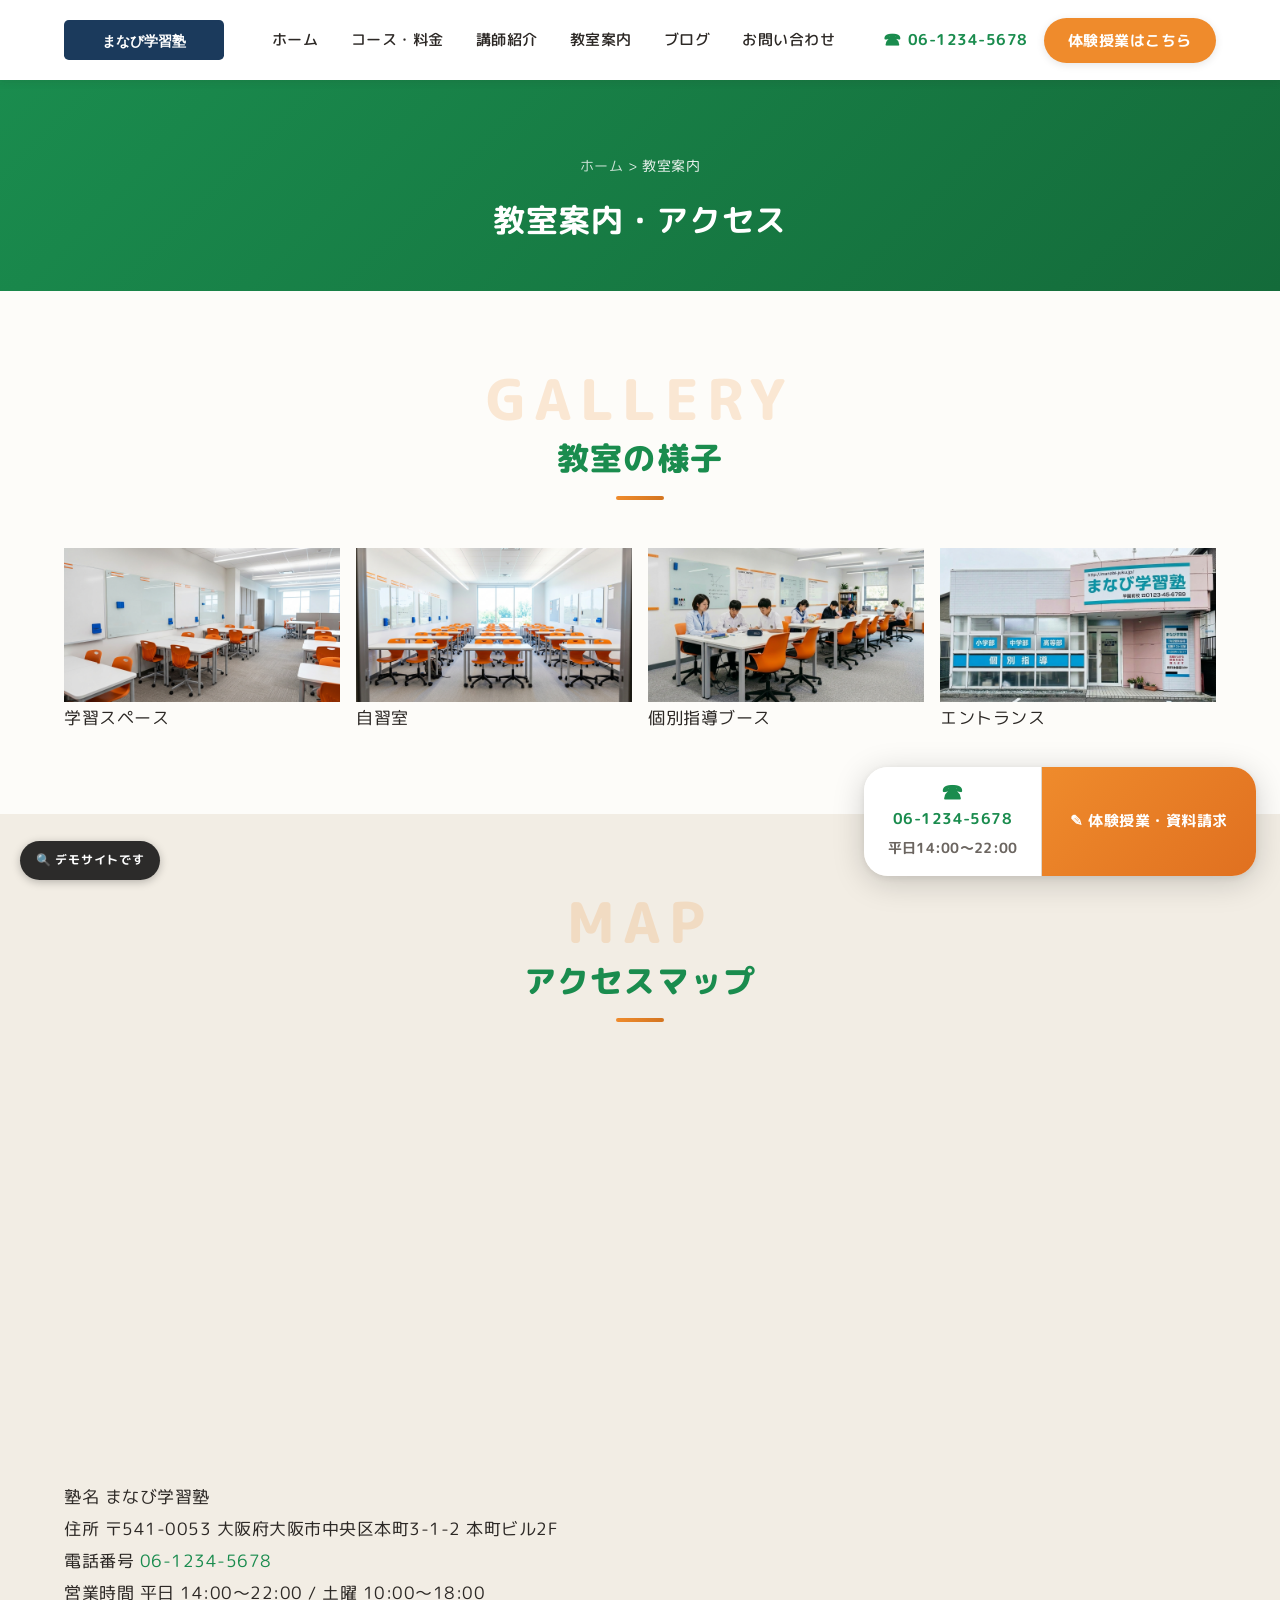
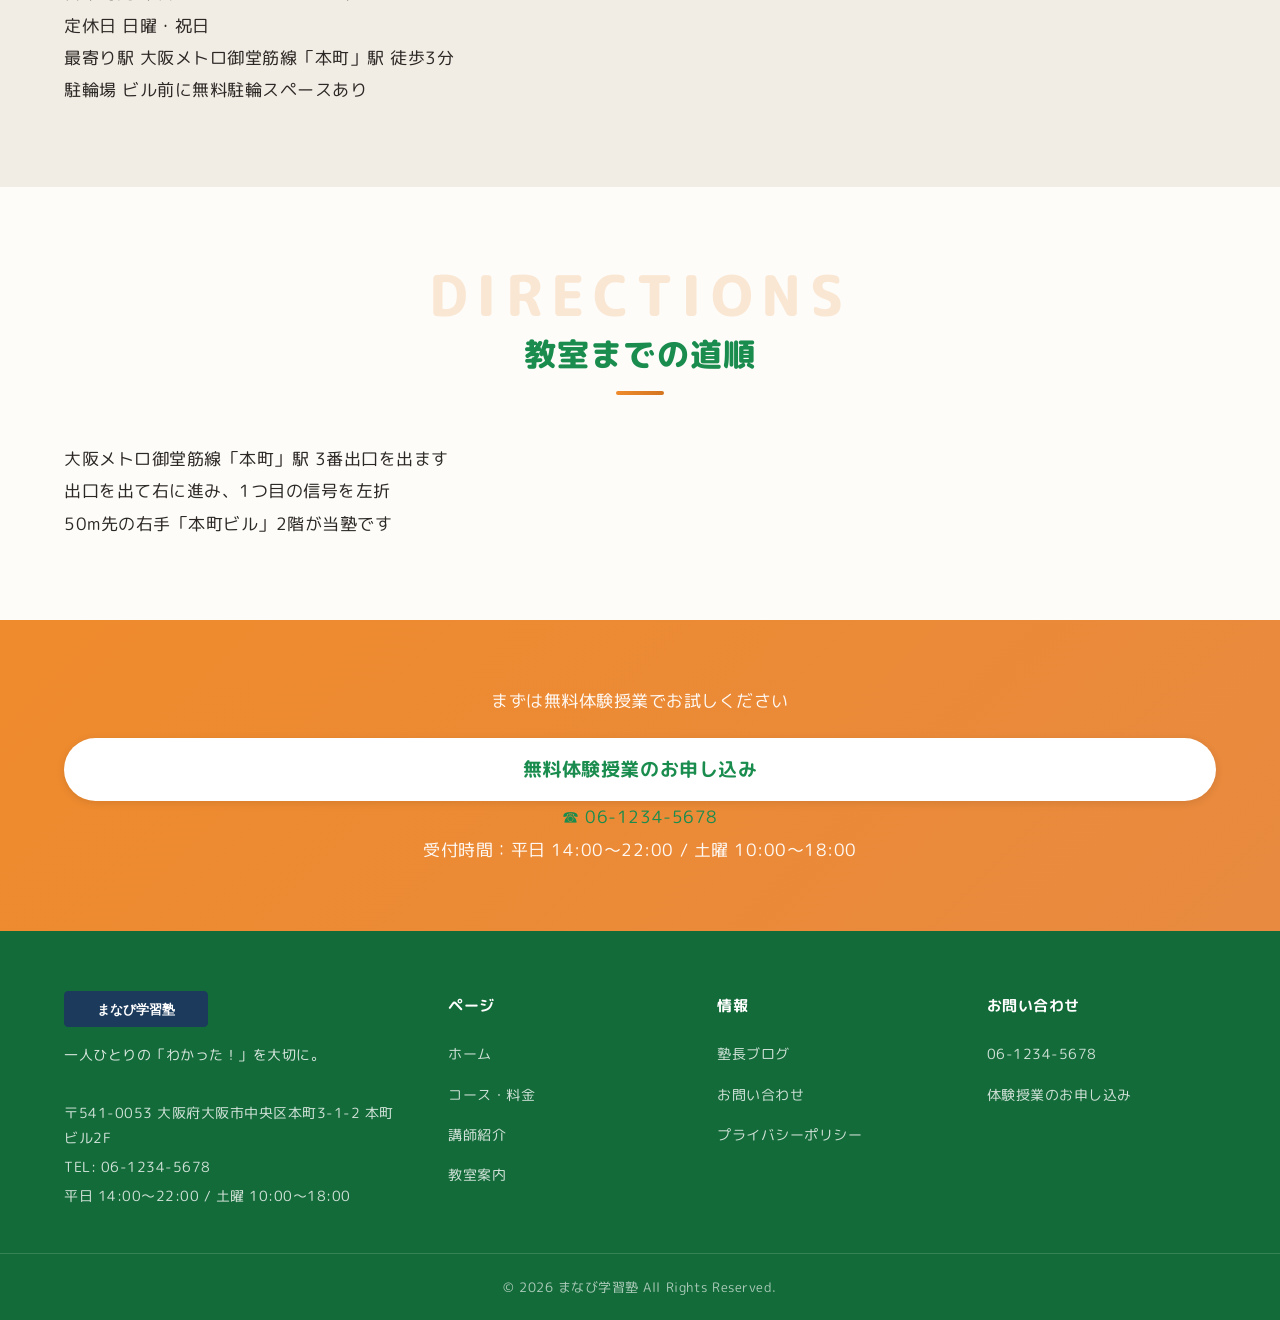
==== commit 7b021dbd: "全ページに「デモサイトです」バッジを追加（左下固定） Co-Authored-By: Claude Opus 4.7 <noreply@anthropic.com>" ====
--- a/access/index.html
+++ b/access/index.html
@@ -244,5 +244,27 @@
   </div>
 
   <script src="../js/main.js"></script>
+
+<!-- デモバッジ（左下固定） -->
+<div class="demo-site-badge">🔍 デモサイトです</div>
+<style>
+  .demo-site-badge {
+    position: fixed;
+    bottom: 20px;
+    left: 20px;
+    background: rgba(17,17,17,0.88);
+    color: #fff;
+    font-size: 0.75rem;
+    font-weight: 700;
+    padding: 8px 16px;
+    border-radius: 100px;
+    z-index: 99999;
+    letter-spacing: 0.06em;
+    pointer-events: none;
+    box-shadow: 0 2px 8px rgba(0,0,0,0.25);
+    backdrop-filter: blur(4px);
+    -webkit-backdrop-filter: blur(4px);
+  }
+</style>
 </body>
 </html>
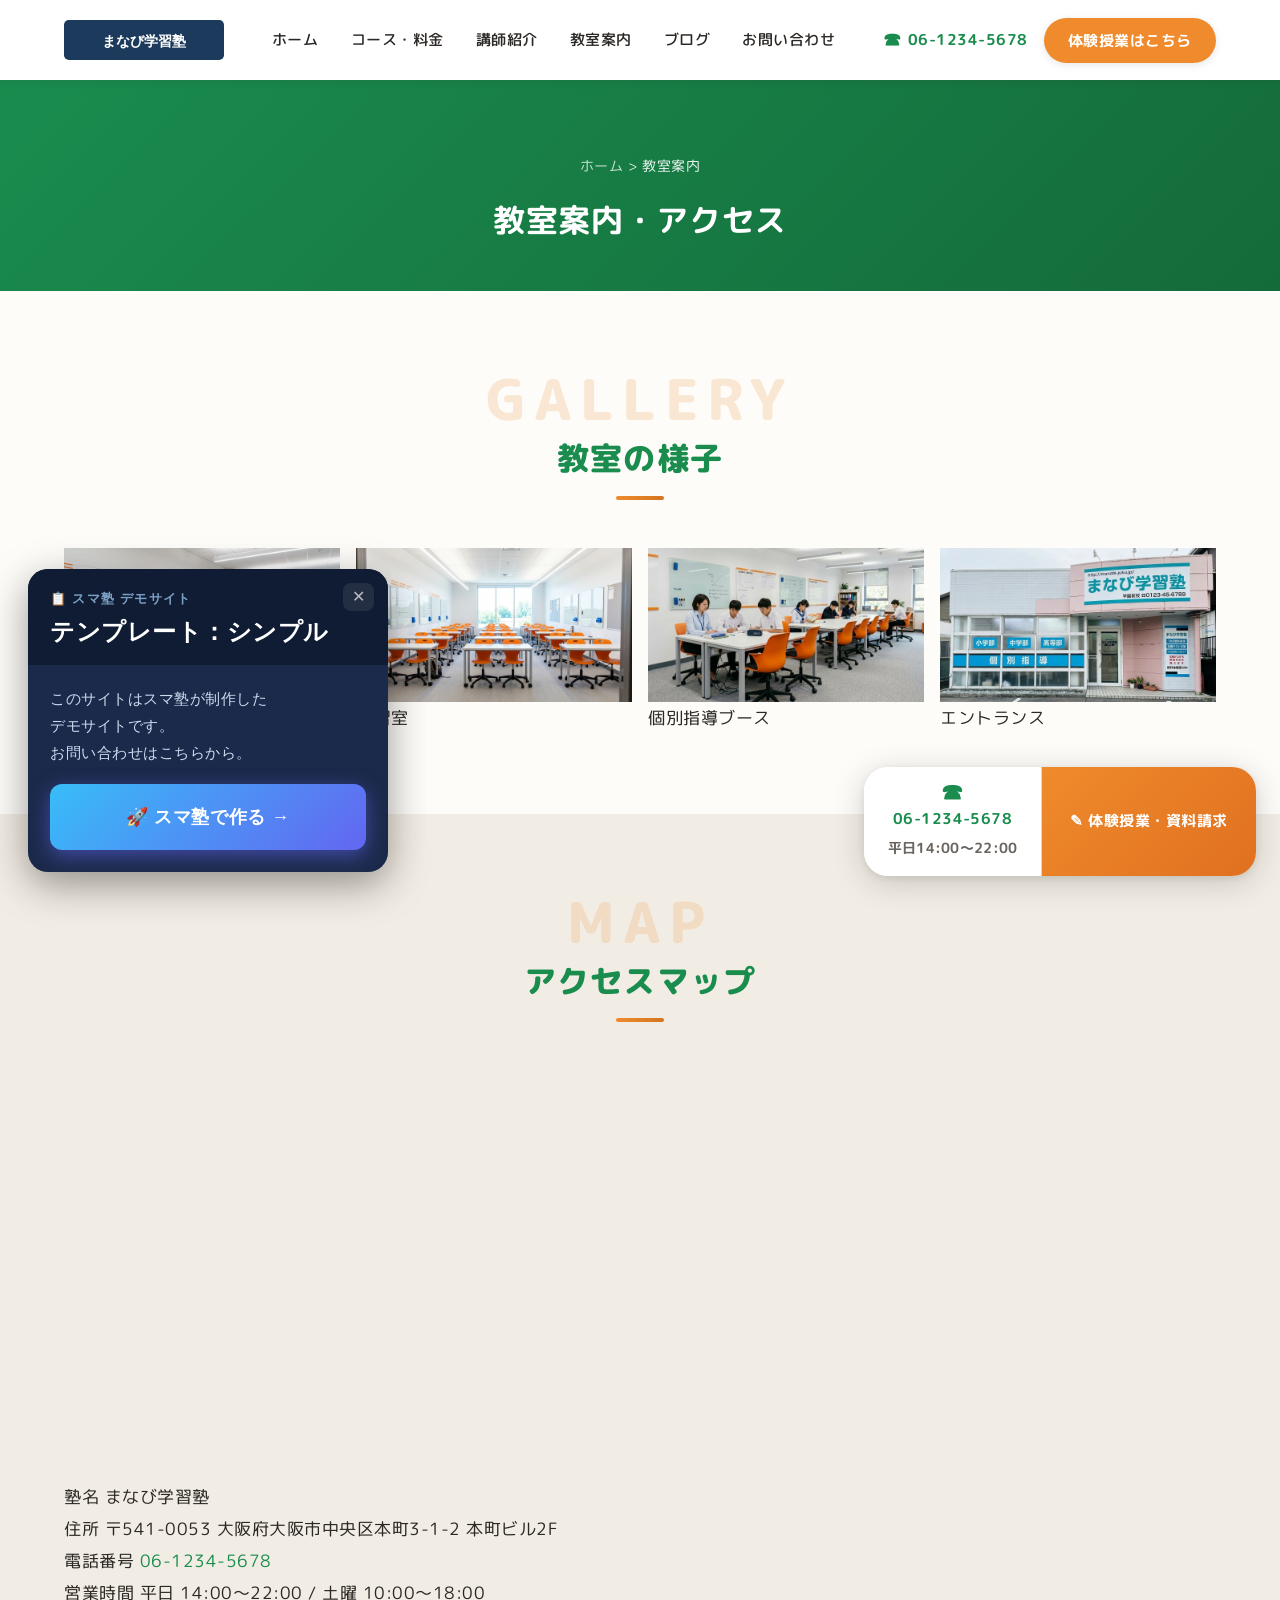
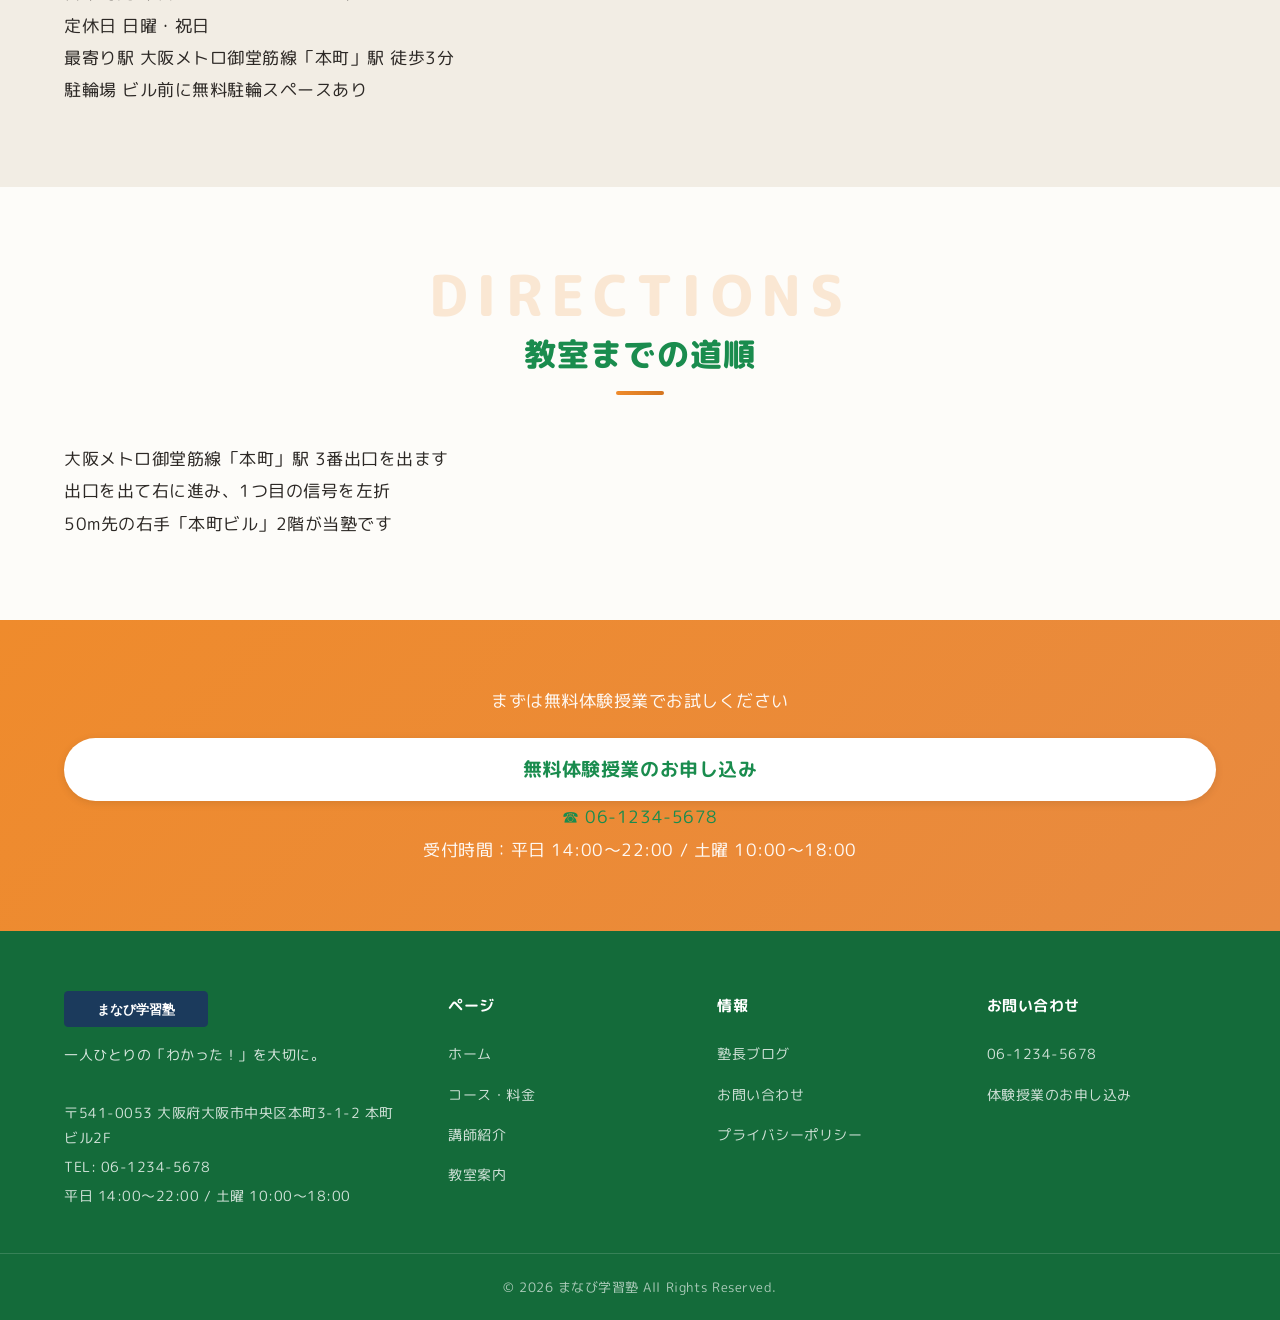
==== commit e123dfa1: "デモバッジをsma-juku-badge.jsに切り替え Co-Authored-By: Claude Opus 4.7 <noreply@anthropic.com>" ====
--- a/access/index.html
+++ b/access/index.html
@@ -245,26 +245,7 @@
 
   <script src="../js/main.js"></script>
 
-<!-- デモバッジ（左下固定） -->
-<div class="demo-site-badge">🔍 デモサイトです</div>
-<style>
-  .demo-site-badge {
-    position: fixed;
-    bottom: 20px;
-    left: 20px;
-    background: rgba(17,17,17,0.88);
-    color: #fff;
-    font-size: 0.75rem;
-    font-weight: 700;
-    padding: 8px 16px;
-    border-radius: 100px;
-    z-index: 99999;
-    letter-spacing: 0.06em;
-    pointer-events: none;
-    box-shadow: 0 2px 8px rgba(0,0,0,0.25);
-    backdrop-filter: blur(4px);
-    -webkit-backdrop-filter: blur(4px);
-  }
-</style>
+<script>window.SMAJUKU_TEMPLATE = "シンプル";</script>
+<script src="../js/sma-juku-badge.js"></script>
 </body>
 </html>
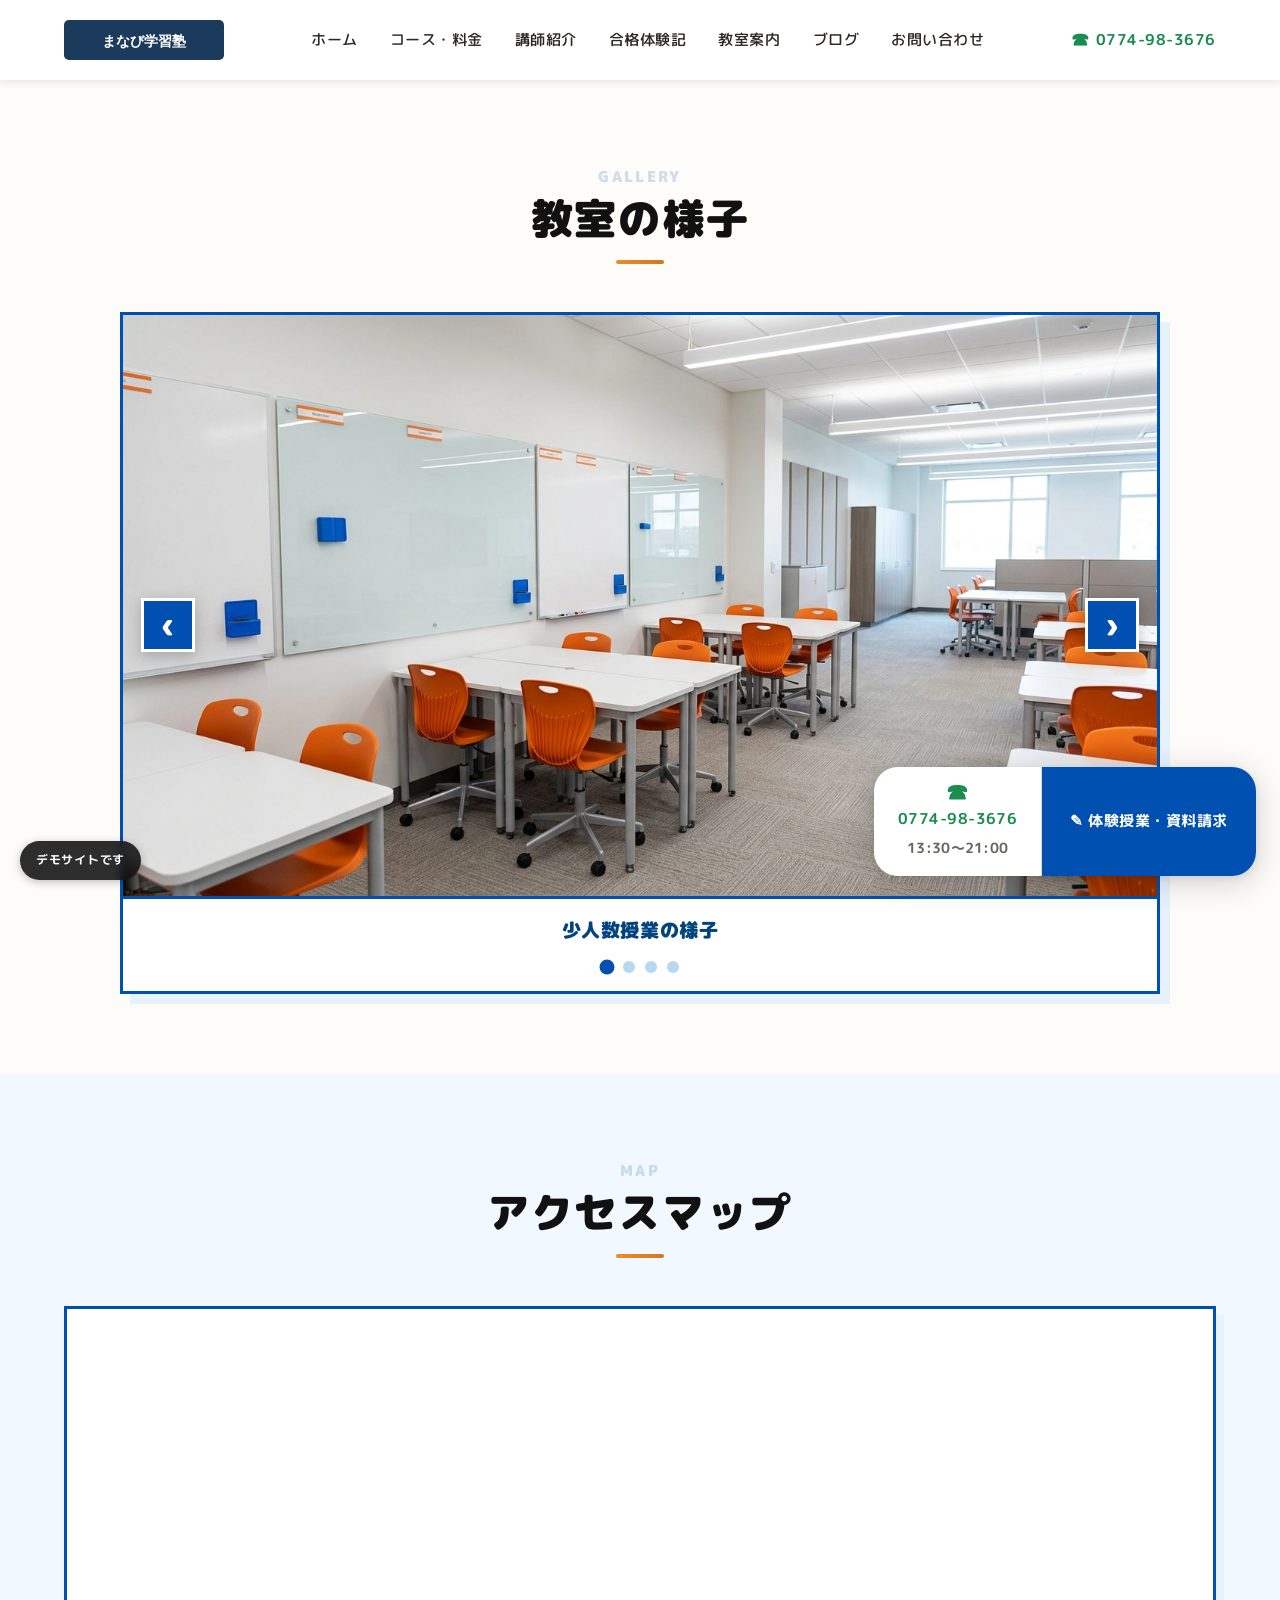
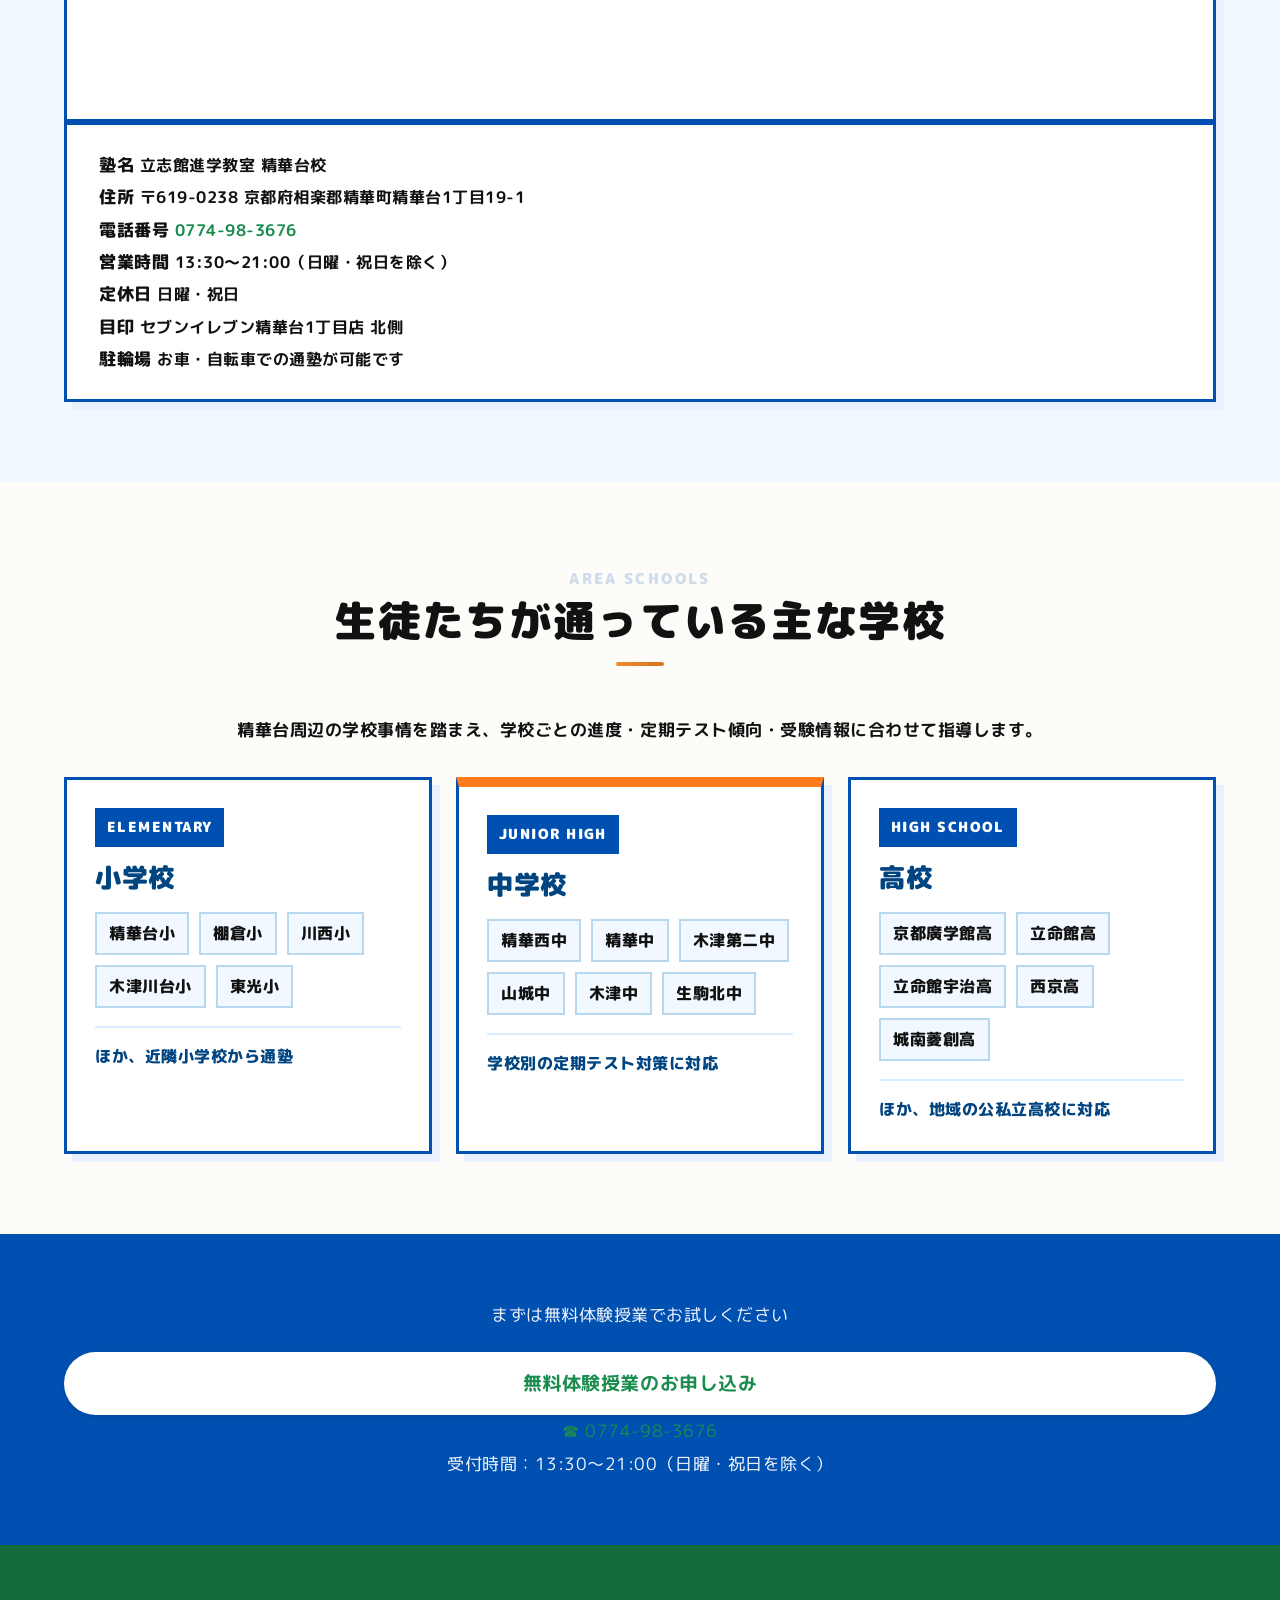
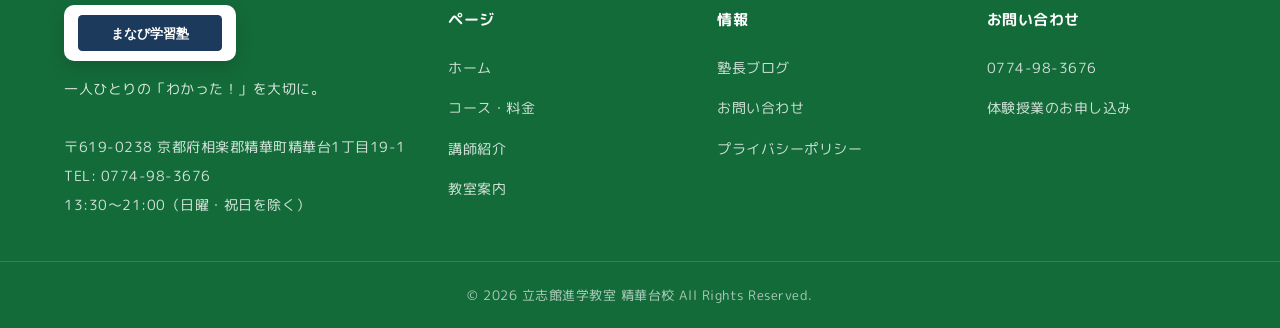
==== commit d96c15f0: "Adjust access info spacing" ====
--- a/access/index.html
+++ b/access/index.html
@@ -4,19 +4,18 @@
   <meta charset="UTF-8">
   <meta name="viewport" content="width=device-width, initial-scale=1.0">
   <!-- ★差替え：title -->
-  <title>教室案内・アクセス｜まなび学習塾</title>
-  <meta name="description" content="まなび学習塾の教室案内・アクセス情報。大阪メトロ御堂筋線「本町」駅から徒歩3分。教室の様子や道順をご案内します。">
+  <title>教室案内・アクセス｜立志館進学教室 精華台校</title>
+  <meta name="description" content="立志館進学教室 精華台校の教室案内・アクセス情報。京都府相楽郡精華町精華台1丁目19-1、セブンイレブン精華台1丁目店北側。">
   <!-- OGP -->
-  <meta property="og:title" content="教室案内・アクセス｜まなび学習塾">
-  <meta property="og:description" content="まなび学習塾の教室案内・アクセス情報。大阪メトロ御堂筋線「本町」駅から徒歩3分。">
+  <meta property="og:title" content="教室案内・アクセス｜立志館進学教室 精華台校">
+  <meta property="og:description" content="京都府相楽郡精華町精華台1丁目19-1、セブンイレブン精華台1丁目店北側。">
   <meta property="og:type" content="website">
-  <meta property="og:url" content="https://example.com/access/">
-  <meta property="og:image" content="https://example.com/images/og-image.jpg">
+  <meta property="og:url" content="https://y-riss-co.com/access/">
+  <meta property="og:image" content="https://y-riss-co.com/images/og-image.jpg">
   <!-- Google Fonts -->
   <link rel="icon" href="../favicon.svg" type="image/svg+xml">
   <link rel="preconnect" href="https://fonts.googleapis.com">
   <link rel="preconnect" href="https://fonts.gstatic.com" crossorigin>
-  <link href="https://fonts.googleapis.com/css2?family=M+PLUS+Rounded+1c:wght@400;500;700;800&display=swap" rel="stylesheet">
   <link href="https://fonts.googleapis.com/css2?family=Noto+Sans+JP:wght@400;500;700&display=swap" rel="stylesheet">
   <!-- CSS -->
   <link rel="stylesheet" href="../css/reset.css">
@@ -26,6 +25,30 @@
   <link rel="stylesheet" href="../css/footer.css">
   <link rel="stylesheet" href="../css/cta-bar.css">
   <link rel="stylesheet" href="../css/pages/access.css">
+  <link rel="stylesheet" href="../css/pages/subpage-polish.css?v=20260515-access-info">
+  <style>
+    .access__map iframe {
+      width: 100% !important;
+      max-width: 100% !important;
+    }
+
+    .footer .footer__logo {
+      display: inline-flex !important;
+      width: fit-content !important;
+      max-width: 100% !important;
+      background: #fff !important;
+      border-radius: 10px !important;
+      padding: 10px 14px !important;
+      box-shadow: 0 6px 18px rgba(0, 0, 0, 0.16) !important;
+    }
+
+    .footer .footer__logo img {
+      height: 36px !important;
+      width: auto !important;
+      max-width: min(280px, 100%) !important;
+      display: block !important;
+    }
+  </style>
 </head>
 <body class="has-header has-cta-bar">
 
@@ -33,19 +56,19 @@
   <header class="header">
     <div class="header__inner">
       <div class="header__logo">
-        <a href="../"><img src="../images/logo.svg" alt="まなび学習塾" width="200" height="50"></a>
+        <a href="../"><img src="../images/logo.svg" alt="立志館進学教室 精華台校" width="200" height="50"></a>
       </div>
       <nav class="header__nav" aria-label="メインナビゲーション">
         <a href="../" class="header__nav-link">ホーム</a>
         <a href="../courses/" class="header__nav-link">コース・料金</a>
         <a href="../teachers/" class="header__nav-link">講師紹介</a>
+        <a href="../success/" class="header__nav-link">合格体験記</a>
         <a href="../access/" class="header__nav-link">教室案内</a>
         <a href="../blog/" class="header__nav-link">ブログ</a>
         <a href="../contact/" class="header__nav-link">お問い合わせ</a>
       </nav>
       <div class="header__actions">
-        <a href="tel:06-1234-5678" class="header__phone"><span class="header__phone-icon">&#9742;</span>06-1234-5678</a>
-        <a href="../contact/" class="btn btn--primary header__cta">体験授業はこちら</a>
+        <a href="tel:0774-98-3676" class="header__phone"><span class="header__phone-icon">&#9742;</span>0774-98-3676</a>
       </div>
       <button class="hamburger" aria-label="メニューを開く" aria-expanded="false">
         <span class="hamburger__line"></span><span class="hamburger__line"></span><span class="hamburger__line"></span>
@@ -56,10 +79,11 @@
     <a href="../" class="mobile-menu__link">ホーム</a>
     <a href="../courses/" class="mobile-menu__link">コース・料金</a>
     <a href="../teachers/" class="mobile-menu__link">講師紹介</a>
+    <a href="../success/" class="mobile-menu__link">合格体験記</a>
     <a href="../access/" class="mobile-menu__link">教室案内</a>
     <a href="../blog/" class="mobile-menu__link">ブログ</a>
     <a href="../contact/" class="mobile-menu__link">お問い合わせ</a>
-    <a href="tel:06-1234-5678" class="mobile-menu__phone"><span>&#9742;</span> 06-1234-5678</a>
+    <a href="tel:0774-98-3676" class="mobile-menu__phone"><span>&#9742;</span> 0774-98-3676</a>
     <a href="../contact/" class="btn btn--primary btn--block mobile-menu__cta">体験授業を申し込む</a>
   </nav>
 
@@ -81,23 +105,28 @@
         </div>
 
         <!-- ★差替え：教室写真 -->
-        <div class="gallery-grid">
-          <figure class="gallery-grid__item">
-            <img src="../images/classroom-01.jpg" alt="学習スペース" width="600" height="400" loading="lazy">
-            <figcaption>学習スペース</figcaption>
-          </figure>
-          <figure class="gallery-grid__item">
-            <img src="../images/classroom-02.jpg" alt="自習室" width="600" height="400" loading="lazy">
-            <figcaption>自習室</figcaption>
-          </figure>
-          <figure class="gallery-grid__item">
-            <img src="../images/classroom-03.jpg" alt="個別指導ブース" width="600" height="400" loading="lazy">
-            <figcaption>個別指導ブース</figcaption>
-          </figure>
-          <figure class="gallery-grid__item">
-            <img src="../images/classroom-04.jpg" alt="エントランス" width="600" height="400" loading="lazy">
-            <figcaption>エントランス</figcaption>
-          </figure>
+        <div class="slider classroom-slider" aria-label="教室写真スライダー">
+          <div class="slider__track">
+            <figure class="slider__slide classroom-slider__slide">
+              <img src="../images/classroom-01.jpg" alt="少人数授業の様子" width="1200" height="800" loading="lazy">
+              <figcaption>少人数授業の様子</figcaption>
+            </figure>
+            <figure class="slider__slide classroom-slider__slide">
+              <img src="../images/classroom-02.jpg" alt="集中して取り組む演習時間" width="1200" height="800" loading="lazy">
+              <figcaption>集中して取り組む演習時間</figcaption>
+            </figure>
+            <figure class="slider__slide classroom-slider__slide">
+              <img src="../images/classroom-03.jpg" alt="教室での学習風景" width="1200" height="800" loading="lazy">
+              <figcaption>教室での学習風景</figcaption>
+            </figure>
+            <figure class="slider__slide classroom-slider__slide">
+              <img src="../images/classroom-04.jpg" alt="授業中の教室全景" width="1200" height="800" loading="lazy">
+              <figcaption>授業中の教室全景</figcaption>
+            </figure>
+          </div>
+          <button class="slider__prev" type="button" aria-label="前の写真へ">‹</button>
+          <button class="slider__next" type="button" aria-label="次の写真へ">›</button>
+          <div class="slider__dots" aria-hidden="true"></div>
         </div>
       </div>
     </section>
@@ -114,65 +143,99 @@
           <!-- ★差替え：Google Maps埋め込みURL -->
           <div class="access__map">
             <iframe
-              src="https://www.google.com/maps/embed?pb=!1m18!1m12!1m3!1d3281.2!2d135.5!3d34.68!2m3!1f0!2f0!3f0!3m2!1i1024!2i768!4f13.1!3m3!1m2!1s0x0%3A0x0!2zMzTCsDQwJzQ4LjAiTiAxMzXCsDMwJzAwLjAiRQ!5e0!3m2!1sja!2sjp!4v1"
+              src="https://www.google.com/maps/embed?pb=!1m18!1m12!1m3!1d3278.1017392875224!2d135.7845305152337!3d34.75302988042107!2m3!1f0!2f0!3f0!3m2!1i1024!2i768!4f13.1!3m3!1m2!1s0x60013d0899c00d21%3A0x338131a420a8ce54!2z56uL5b-X6IiY6YCy5a2m5pWZ5a6kIOWtpueglOeyvuiPr-WPsOagoQ!5e0!3m2!1sja!2sjp!4v1610502779243!5m2!1sja!2sjp"
               width="600"
               height="400"
               style="border:0;"
               allowfullscreen=""
               loading="lazy"
               referrerpolicy="no-referrer-when-downgrade"
-              title="まなび学習塾 地図">
+              title="立志館進学教室 精華台校 地図">
             </iframe>
           </div>
           <div class="access__info">
             <!-- ★差替え：塾基本情報 -->
             <div class="access__info-item">
               <span class="access__info-label">塾名</span>
-              <span class="access__info-value">まなび学習塾</span>
+              <span class="access__info-value">立志館進学教室 精華台校</span>
             </div>
             <div class="access__info-item">
               <span class="access__info-label">住所</span>
-              <span class="access__info-value">〒541-0053 大阪府大阪市中央区本町3-1-2 本町ビル2F</span>
+              <span class="access__info-value">〒619-0238 京都府相楽郡精華町精華台1丁目19-1</span>
             </div>
             <div class="access__info-item">
               <span class="access__info-label">電話番号</span>
-              <span class="access__info-value"><a href="tel:06-1234-5678">06-1234-5678</a></span>
+              <span class="access__info-value"><a href="tel:0774-98-3676">0774-98-3676</a></span>
             </div>
             <div class="access__info-item">
               <span class="access__info-label">営業時間</span>
-              <span class="access__info-value">平日 14:00〜22:00 / 土曜 10:00〜18:00</span>
+              <span class="access__info-value">13:30〜21:00（日曜・祝日を除く）</span>
             </div>
             <div class="access__info-item">
               <span class="access__info-label">定休日</span>
               <span class="access__info-value">日曜・祝日</span>
             </div>
             <div class="access__info-item">
-              <span class="access__info-label">最寄り駅</span>
-              <span class="access__info-value">大阪メトロ御堂筋線「本町」駅 徒歩3分</span>
+              <span class="access__info-label">目印</span>
+              <span class="access__info-value">セブンイレブン精華台1丁目店 北側</span>
             </div>
             <div class="access__info-item">
               <span class="access__info-label">駐輪場</span>
-              <span class="access__info-value">ビル前に無料駐輪スペースあり</span>
+              <span class="access__info-value">お車・自転車での通塾が可能です</span>
             </div>
           </div>
         </div>
       </div>
     </section>
 
-    <!-- アクセス方法 -->
+    <!-- 通塾エリア -->
     <section class="section">
       <div class="container">
         <div class="section-title">
-          <span class="section-title__label">Directions</span>
-          <h2 class="section-title__heading">教室までの道順</h2>
-        </div>
-
-        <!-- ★差替え：道順 -->
-        <ol class="directions-list">
-          <li>大阪メトロ御堂筋線「本町」駅 3番出口を出ます</li>
-          <li>出口を出て右に進み、1つ目の信号を左折</li>
-          <li>50m先の右手「本町ビル」2階が当塾です</li>
-        </ol>
+          <span class="section-title__label">Area Schools</span>
+          <h2 class="section-title__heading">生徒たちが通っている主な学校</h2>
+        </div>
+
+        <p class="area-schools__lead">精華台周辺の学校事情を踏まえ、学校ごとの進度・定期テスト傾向・受験情報に合わせて指導します。</p>
+        <div class="area-schools__grid">
+          <article class="area-school-card">
+            <span class="area-school-card__label">Elementary</span>
+            <h3 class="area-school-card__title">小学校</h3>
+            <ul class="area-school-card__list">
+              <li>精華台小</li>
+              <li>棚倉小</li>
+              <li>川西小</li>
+              <li>木津川台小</li>
+              <li>東光小</li>
+            </ul>
+            <p class="area-school-card__note">ほか、近隣小学校から通塾</p>
+          </article>
+          <article class="area-school-card area-school-card--primary">
+            <span class="area-school-card__label">Junior High</span>
+            <h3 class="area-school-card__title">中学校</h3>
+            <ul class="area-school-card__list">
+              <li>精華西中</li>
+              <li>精華中</li>
+              <li>木津第二中</li>
+              <li>山城中</li>
+              <li>木津中</li>
+              <li>生駒北中</li>
+            </ul>
+            <p class="area-school-card__note">学校別の定期テスト対策に対応</p>
+          </article>
+          <article class="area-school-card">
+            <span class="area-school-card__label">High School</span>
+            <h3 class="area-school-card__title">高校</h3>
+            <ul class="area-school-card__list">
+              <li>京都廣学館高</li>
+              <li>立命館高</li>
+              <li>立命館宇治高</li>
+              <li>西京高</li>
+              <li>城南菱創高</li>
+            </ul>
+            <p class="area-school-card__note">ほか、地域の公私立高校に対応</p>
+          </article>
+        </div>
       </div>
     </section>
 
@@ -185,8 +248,8 @@
             <a href="../contact/" class="btn btn--white btn--lg btn--block">無料体験授業のお申し込み</a>
           </div>
           <div class="contact-cta__column">
-            <a href="tel:06-1234-5678" class="contact-cta__phone-number">&#9742; 06-1234-5678</a>
-            <p class="contact-cta__phone-time">受付時間：平日 14:00〜22:00 / 土曜 10:00〜18:00</p>
+            <a href="tel:0774-98-3676" class="contact-cta__phone-number">&#9742; 0774-98-3676</a>
+            <p class="contact-cta__phone-time">受付時間：13:30〜21:00（日曜・祝日を除く）</p>
           </div>
         </div>
       </div>
@@ -197,12 +260,12 @@
   <footer class="footer">
     <div class="footer__inner">
       <div class="footer__brand">
-        <div class="footer__logo"><img src="../images/logo.svg" alt="まなび学習塾" width="200" height="50"></div>
+        <div class="footer__logo"><img src="../images/logo.svg" alt="立志館進学教室 精華台校" width="200" height="50"></div>
         <p class="footer__catchcopy">一人ひとりの「わかった！」を大切に。</p>
         <dl class="footer__info">
-          <dt>住所</dt><dd>〒541-0053 大阪府大阪市中央区本町3-1-2 本町ビル2F</dd>
-          <dt>電話番号</dt><dd>TEL: 06-1234-5678</dd>
-          <dt>営業時間</dt><dd>平日 14:00〜22:00 / 土曜 10:00〜18:00</dd>
+          <dt>住所</dt><dd>〒619-0238 京都府相楽郡精華町精華台1丁目19-1</dd>
+          <dt>電話番号</dt><dd>TEL: 0774-98-3676</dd>
+          <dt>営業時間</dt><dd>13:30〜21:00（日曜・祝日を除く）</dd>
         </dl>
       </div>
       <div>
@@ -222,22 +285,22 @@
       <div>
         <p class="footer__nav-title">お問い合わせ</p>
         <ul class="footer__nav-list">
-          <li><a href="tel:06-1234-5678">06-1234-5678</a></li>
+          <li><a href="tel:0774-98-3676">0774-98-3676</a></li>
           <li><a href="../contact/">体験授業のお申し込み</a></li>
         </ul>
       </div>
     </div>
     <div class="footer__bottom">
-      <p class="footer__copyright">&copy; 2026 まなび学習塾 All Rights Reserved.</p>
+      <p class="footer__copyright">&copy; 2026 立志館進学教室 精華台校 All Rights Reserved.</p>
     </div>
   </footer>
 
   <div class="cta-bar">
     <div class="cta-bar__inner">
-      <a href="tel:06-1234-5678" class="cta-bar__phone">
+      <a href="tel:0774-98-3676" class="cta-bar__phone">
         <span class="cta-bar__phone-icon">&#9742;</span>
-        <span class="cta-bar__phone-number">06-1234-5678</span>
-        <span class="cta-bar__phone-time">平日14:00〜22:00</span>
+        <span class="cta-bar__phone-number">0774-98-3676</span>
+        <span class="cta-bar__phone-time">13:30〜21:00</span>
       </a>
       <a href="../contact/" class="cta-bar__button">&#9998; 体験授業・資料請求</a>
     </div>
@@ -245,7 +308,34 @@
 
   <script src="../js/main.js"></script>
 
-<script>window.SMAJUKU_TEMPLATE = "シンプル";</script>
-<script src="../js/sma-juku-badge.js"></script>
+<!-- デモバッジ（左下固定） -->
+<div class="demo-site-badge">デモサイトです</div>
+<style>
+  .demo-site-badge {
+    position: fixed;
+    bottom: 20px;
+    left: 20px;
+    background: rgba(17,17,17,0.88);
+    color: #fff;
+    font-size: 0.75rem;
+    font-weight: 700;
+    padding: 8px 16px;
+    border-radius: 100px;
+    z-index: 99999;
+    letter-spacing: 0.06em;
+    pointer-events: none;
+    box-shadow: 0 2px 8px rgba(0,0,0,0.25);
+    backdrop-filter: blur(4px);
+    -webkit-backdrop-filter: blur(4px);
+  }
+   @media (max-width: 768px) {
+    .demo-site-badge {
+      bottom: 116px;
+      left: 12px;
+      font-size: 0.6875rem;
+      padding: 7px 12px;
+    }
+  }
+</style>
 </body>
 </html>
--- a/css/pages/subpage-polish.css
+++ b/css/pages/subpage-polish.css
@@ -0,0 +1,1224 @@
+/* ===================================
+   Subpage polish — 下層ページ共通の仕上げ
+   トップページと同じ、白ベース＋濃い青のクリーンな印象へ統一
+   =================================== */
+
+.page-header {
+  background:
+    linear-gradient(90deg, rgba(0, 80, 178, 0.96), rgba(0, 68, 128, 0.92)),
+    url("../../images/original-lp/mainSlide3-pc.jpg") center / cover no-repeat;
+  color: #fff;
+  padding: 64px 0 58px;
+  border-bottom: 10px solid #ff7b1d;
+}
+
+.page-header {
+  display: none !important;
+}
+
+.page-header__breadcrumb,
+.page-header__breadcrumb a {
+  color: rgba(255, 255, 255, 0.88);
+  font-weight: 700;
+}
+
+.page-header__title {
+  color: #fff;
+  font-size: clamp(2.5rem, 5vw, 4.2rem);
+  font-weight: 900;
+  line-height: 1.18;
+  letter-spacing: 0;
+}
+
+.section-title__label {
+  display: inline-block;
+  color: #0050b2;
+  font-size: 0.92rem;
+  font-weight: 900;
+  letter-spacing: 0.16em;
+  text-transform: uppercase;
+}
+
+.section-title__heading {
+  color: #111;
+  font-size: clamp(2rem, 3.3vw, 3rem);
+  font-weight: 900;
+  line-height: 1.25;
+}
+
+.section--bg {
+  background: #f2f8ff;
+}
+
+.btn--primary,
+.mobile-menu__cta,
+.cta-bar__button {
+  background: #0050b2;
+  border-color: #0050b2;
+}
+
+.btn--primary:hover {
+  background: #003e8a;
+  border-color: #003e8a;
+}
+
+.contact-cta {
+  background: #0050b2;
+}
+
+/* Courses */
+.grade-picker {
+  gap: 10px;
+}
+
+.grade-picker__btn {
+  border: 2px solid #0050b2;
+  border-radius: 0;
+  color: #0050b2;
+  font-size: 1rem;
+  font-weight: 900;
+}
+
+.grade-picker__btn.is-active,
+.grade-picker__btn:hover {
+  background: #0050b2;
+  color: #fff;
+}
+
+.course-guide .section-title + p,
+.section-title + p {
+  color: #111 !important;
+  font-size: 1.08rem;
+  font-weight: 600;
+  line-height: 1.9;
+}
+
+.guide-block,
+.route-card,
+.reason-card,
+.class-card,
+.course-card,
+.price-card {
+  border-radius: 0 !important;
+}
+
+.route-card,
+.reason-card,
+.class-card,
+.course-card,
+.price-card {
+  border: 3px solid #0050b2 !important;
+  background: #fff !important;
+  box-shadow: 8px 8px 0 #e8f2ff !important;
+}
+
+.guide-block__title,
+.route-card__title,
+.reason-section__title,
+.class-tier__title,
+.class-card__name,
+.course-card__title,
+.price-card__title {
+  color: #004480 !important;
+  font-weight: 900 !important;
+}
+
+.guide-block__lead,
+.route-card__target,
+.route-card__item-desc,
+.class-card__goal,
+.class-card__detail,
+.reason-card__body,
+.course-card__text,
+.price-card__text {
+  color: #111 !important;
+  font-size: 1rem;
+  font-weight: 600;
+  line-height: 1.85;
+}
+
+.route-card__badge,
+.reason-card__num,
+.class-card__rank {
+  background: #0050b2 !important;
+  color: #fff !important;
+  border-radius: 0 !important;
+  font-weight: 900 !important;
+}
+
+.idea-section {
+  background: #fff !important;
+  border: 3px solid #0050b2 !important;
+  border-radius: 0 !important;
+  box-shadow: 8px 8px 0 #e8f2ff !important;
+  margin-top: 34px !important;
+  padding: 30px !important;
+}
+
+.idea-section__title {
+  border-bottom: 3px solid #0050b2 !important;
+  color: #004480 !important;
+  font-size: 1.48rem !important;
+  font-weight: 900 !important;
+  line-height: 1.45 !important;
+  margin-bottom: 18px !important;
+  padding-bottom: 12px !important;
+}
+
+.idea-section__lead {
+  background: #f2f8ff !important;
+  border-left: 8px solid #ff7b1d !important;
+  border-radius: 0 !important;
+  color: #111 !important;
+  font-size: 1.06rem !important;
+  font-weight: 700 !important;
+  line-height: 1.95 !important;
+  margin-bottom: 22px !important;
+  padding: 18px 20px !important;
+}
+
+.idea-list {
+  gap: 18px !important;
+}
+
+.idea-item {
+  background: #fff !important;
+  border: 2px solid #b8d8f0 !important;
+  border-left: 8px solid #0050b2 !important;
+  border-radius: 0 !important;
+  gap: 16px !important;
+  padding: 20px !important;
+}
+
+.idea-item__num {
+  background: #0050b2 !important;
+  color: #fff !important;
+  flex: 0 0 38px !important;
+  font-size: 1rem !important;
+  font-weight: 900 !important;
+  height: 38px !important;
+  line-height: 38px !important;
+  text-align: center;
+}
+
+.idea-item__title {
+  color: #004480 !important;
+  font-size: 1.08rem !important;
+  font-weight: 900 !important;
+  line-height: 1.55 !important;
+}
+
+.idea-item__body p {
+  color: #111 !important;
+  font-size: 1rem !important;
+  font-weight: 600 !important;
+  line-height: 1.85 !important;
+}
+
+.guide-note,
+.support-note {
+  background: #fff !important;
+  border: 3px solid #0050b2 !important;
+  border-radius: 0 !important;
+  box-shadow: 8px 8px 0 #e8f2ff !important;
+  margin-top: 28px !important;
+  padding: 24px !important;
+}
+
+.guide-note__title,
+.support-note__title {
+  color: #004480 !important;
+  font-size: 1.28rem !important;
+  font-weight: 900 !important;
+  line-height: 1.45 !important;
+  margin: 0 0 12px !important;
+  padding-bottom: 10px;
+  border-bottom: 3px solid #d9ebff;
+}
+
+.guide-note__text {
+  color: #111 !important;
+  font-size: 1.04rem !important;
+  font-weight: 700 !important;
+  line-height: 1.9 !important;
+  margin: 0 !important;
+}
+
+.support-note__grid {
+  display: grid;
+  gap: 14px;
+  grid-template-columns: repeat(4, minmax(0, 1fr));
+}
+
+.support-note__item {
+  background: #f6fbff;
+  border: 2px solid #b8d8f0;
+  padding: 16px;
+}
+
+.support-note__label {
+  background: #0050b2;
+  color: #fff;
+  display: inline-block;
+  font-size: 0.86rem;
+  font-weight: 900;
+  margin-bottom: 10px;
+  padding: 4px 10px;
+}
+
+.support-note__item p {
+  color: #111;
+  font-size: 0.98rem;
+  font-weight: 700;
+  line-height: 1.8;
+  margin: 0;
+}
+
+.route-card__badge,
+.lecture-card__badge {
+  background: #0050b2 !important;
+  border-radius: 0 !important;
+  color: #fff !important;
+  font-size: 0.96rem !important;
+  font-weight: 900 !important;
+  letter-spacing: 0.04em;
+  padding: 6px 12px !important;
+}
+
+.route-card__features,
+.route-card__item-title,
+.lecture-card__target {
+  color: #004480 !important;
+  font-size: 1.02rem !important;
+  font-weight: 900 !important;
+  line-height: 1.65 !important;
+}
+
+.route-card__item-desc,
+.reason-card__body,
+.class-card__goal,
+.class-card__detail,
+.lecture-card__body {
+  color: #111 !important;
+  font-size: 1.04rem !important;
+  font-weight: 600 !important;
+  line-height: 1.85 !important;
+}
+
+.reason-card__title,
+.lecture-card__title {
+  color: #004480 !important;
+  font-size: 1.22rem !important;
+  font-weight: 900 !important;
+  line-height: 1.5 !important;
+}
+
+.class-card__name {
+  color: #004480 !important;
+  font-size: 1.18rem !important;
+  font-weight: 900 !important;
+  line-height: 1.45 !important;
+}
+
+.class-card__rank {
+  font-size: 1rem !important;
+  height: 40px !important;
+  line-height: 40px !important;
+  min-width: 40px !important;
+  text-align: center;
+}
+
+.lecture-card,
+.lectures-section__note {
+  background: #fff !important;
+  border: 3px solid #0050b2 !important;
+  border-radius: 0 !important;
+  box-shadow: 8px 8px 0 #e8f2ff !important;
+}
+
+.lecture-card {
+  padding: 26px !important;
+}
+
+.lecture-card--highlight {
+  border-color: #0050b2 !important;
+}
+
+.lectures-section__note {
+  color: #111 !important;
+  font-size: 1.04rem !important;
+  font-weight: 700 !important;
+  line-height: 1.9 !important;
+  padding: 22px !important;
+}
+
+/* Courses: monthly fee panels */
+#price-panels {
+  background: #f2f8ff !important;
+  border-top: 8px solid #0050b2;
+}
+
+.price-panels__title {
+  margin-bottom: 10px;
+}
+
+.price-panels__lead {
+  color: #111;
+  font-size: 1.1rem;
+  font-weight: 700;
+  line-height: 1.9;
+  margin: 0 auto 30px;
+  max-width: 840px;
+  text-align: center;
+}
+
+.grade-panel {
+  max-width: 1120px;
+  margin: 0 auto 46px;
+}
+
+.grade-panel__title {
+  background: #fff !important;
+  border: 3px solid #0050b2 !important;
+  border-left: 12px solid #ff7b1d !important;
+  box-shadow: 8px 8px 0 #e8f2ff !important;
+  color: #004480 !important;
+  font-size: clamp(1.5rem, 2.5vw, 2.15rem) !important;
+  font-weight: 900 !important;
+  line-height: 1.35 !important;
+  margin: 0 0 26px !important;
+  padding: 18px 22px !important;
+}
+
+.grade-callout,
+.grade-strengths {
+  background: #fff !important;
+  border: 3px solid #0050b2 !important;
+  border-radius: 0 !important;
+  box-shadow: 8px 8px 0 #e8f2ff !important;
+}
+
+.grade-callout__title,
+.grade-strengths__title {
+  color: #004480 !important;
+  font-size: 1.28rem !important;
+  font-weight: 900 !important;
+  line-height: 1.6 !important;
+}
+
+.grade-callout__body,
+.grade-strengths__item p {
+  color: #111 !important;
+  font-size: 1.04rem !important;
+  font-weight: 600 !important;
+  line-height: 1.9 !important;
+}
+
+.grade-strengths__item strong {
+  color: #004480 !important;
+  font-size: 1.08rem !important;
+  font-weight: 900 !important;
+}
+
+#price-panels .course-card {
+  overflow-x: auto;
+  padding: 28px !important;
+}
+
+#price-panels .course-card__head {
+  border-bottom: 2px solid #d9ebff;
+  margin-bottom: 18px !important;
+  padding-bottom: 16px;
+}
+
+#price-panels .course-card__badge {
+  background: #0050b2 !important;
+  border-radius: 0 !important;
+  color: #fff !important;
+  display: inline-block;
+  font-size: 0.9rem !important;
+  font-weight: 900 !important;
+  letter-spacing: 0.04em;
+  margin-bottom: 10px !important;
+  padding: 6px 12px !important;
+}
+
+#price-panels .course-card__title {
+  color: #004480 !important;
+  font-size: 1.45rem !important;
+  font-weight: 900 !important;
+  line-height: 1.45;
+}
+
+#price-panels .course-card__lead {
+  color: #111 !important;
+  font-size: 1.04rem !important;
+  font-weight: 600 !important;
+  line-height: 1.85 !important;
+}
+
+#price-panels .course-card__table {
+  border-collapse: collapse !important;
+  font-size: 1.05rem !important;
+  min-width: 560px;
+  width: 100% !important;
+}
+
+#price-panels .course-card__table th,
+#price-panels .course-card__table td {
+  border: 1px solid #b8d8f0 !important;
+  color: #111 !important;
+  font-size: 1.05rem !important;
+  line-height: 1.7 !important;
+  padding: 14px 16px !important;
+  text-align: left !important;
+  vertical-align: top;
+}
+
+#price-panels .course-card__table thead th {
+  background: #0050b2 !important;
+  color: #fff !important;
+  font-weight: 900 !important;
+}
+
+#price-panels .course-card__table tbody th,
+#price-panels .course-card__table tbody td:first-child {
+  background: #f6fbff !important;
+  color: #004480 !important;
+  font-weight: 900 !important;
+}
+
+#price-panels .course-card__table tbody td:last-child {
+  color: #004480 !important;
+  font-size: 1.16rem !important;
+  font-weight: 900 !important;
+  white-space: nowrap;
+}
+
+#price-panels .course-card__note {
+  color: #111 !important;
+  font-size: 0.98rem !important;
+  font-weight: 700 !important;
+  line-height: 1.75 !important;
+  margin-top: 14px !important;
+}
+
+.fee-notes {
+  background: #fff !important;
+  border: 3px solid #0050b2 !important;
+  border-radius: 0 !important;
+  box-shadow: 8px 8px 0 #e8f2ff !important;
+  margin-top: 34px !important;
+  padding: 30px !important;
+}
+
+.fee-notes__grid {
+  gap: 18px !important;
+  margin-bottom: 20px !important;
+}
+
+.fee-notes__item {
+  align-items: flex-start;
+  background: #f6fbff !important;
+  border: 2px solid #b8d8f0;
+  border-radius: 0 !important;
+  display: flex;
+  gap: 14px !important;
+  padding: 18px !important;
+}
+
+.fee-notes__label {
+  background: #0050b2;
+  color: #fff !important;
+  display: inline-block;
+  flex: 0 0 auto;
+  font-size: 1rem !important;
+  font-weight: 900 !important;
+  line-height: 1.45;
+  min-width: 122px;
+  padding: 6px 10px;
+  text-align: center;
+  white-space: nowrap;
+}
+
+.fee-notes__value {
+  color: #111 !important;
+  font-size: 1.08rem !important;
+  font-weight: 800 !important;
+  line-height: 1.75 !important;
+}
+
+.fee-notes__value small {
+  color: #111 !important;
+  display: inline-block;
+  font-size: 0.98rem !important;
+  font-weight: 700 !important;
+  line-height: 1.75 !important;
+  margin-top: 4px;
+}
+
+.fee-notes__note {
+  background: #f2f8ff;
+  border-left: 8px solid #ff7b1d;
+  color: #111 !important;
+  font-size: 1.04rem !important;
+  font-weight: 700 !important;
+  line-height: 1.8 !important;
+  margin: 0 !important;
+  padding: 14px 18px;
+}
+
+/* Success */
+.success-hero {
+  background:
+    linear-gradient(90deg, rgba(0, 80, 178, 0.96), rgba(0, 68, 128, 0.9)),
+    url("../../images/original-lp/mainSlide-pc.jpg") center / cover no-repeat !important;
+  color: #fff;
+  padding: 76px 0 64px !important;
+  border-bottom: 10px solid #ff7b1d;
+}
+
+.success-hero__label,
+.success-hero__title,
+.success-hero__lead {
+  color: #fff !important;
+}
+
+.success-hero__title {
+  font-size: clamp(2.5rem, 5vw, 4rem) !important;
+  font-weight: 900 !important;
+}
+
+.success-hero__lead {
+  font-size: 1.12rem;
+  font-weight: 600;
+}
+
+.year-nav span,
+.year-nav a,
+.success-filter {
+  border-radius: 0 !important;
+}
+
+.year-nav span,
+.success-filter__button.is-active {
+  background: #0050b2 !important;
+  color: #fff !important;
+}
+
+.year-nav a,
+.success-filter {
+  background: #fff !important;
+}
+
+.success-card {
+  border-radius: 0 !important;
+  border: 3px solid #0050b2 !important;
+  border-top-width: 8px !important;
+  box-shadow: 8px 8px 0 #e8f2ff !important;
+}
+
+.success-card__school,
+.success-card__title {
+  color: #004480 !important;
+  font-weight: 900 !important;
+}
+
+.success-card__body {
+  color: #111 !important;
+  font-size: 1.04rem;
+  font-weight: 600;
+}
+
+.success-card__emphasis {
+  color: #111 !important;
+  font-weight: 900;
+  background: linear-gradient(transparent 64%, #d9ebff 64%);
+}
+
+/* Teachers */
+.principal,
+.teacher-card,
+.promise-item,
+.voice-item {
+  border-radius: 0 !important;
+  border: 3px solid #0050b2 !important;
+  background: #fff !important;
+  box-shadow: 8px 8px 0 #e8f2ff !important;
+}
+
+.principal__name,
+.teacher-card__name,
+.promise-item__title,
+.voice-item__title {
+  color: #004480 !important;
+  font-weight: 900 !important;
+}
+
+.principal__role,
+.teacher-card__subject,
+.voice-item__grade {
+  color: #0050b2 !important;
+  font-weight: 900 !important;
+}
+
+.principal__bio,
+.teacher-card__message,
+.promise-item__text,
+.voice-item__text {
+  color: #111 !important;
+  font-size: 1.02rem;
+  font-weight: 600;
+  line-height: 1.9;
+}
+
+.promise-item__number {
+  background: #0050b2 !important;
+  color: #fff !important;
+  border-radius: 0 !important;
+}
+
+/* Access */
+.gallery-grid__item,
+.access__map,
+.access__info,
+.directions-list {
+  border-radius: 0 !important;
+  border: 3px solid #0050b2 !important;
+  background: #fff !important;
+  box-shadow: 8px 8px 0 #e8f2ff !important;
+}
+
+.access__info {
+  padding: 24px 32px !important;
+}
+
+.access__info-item {
+  grid-template-columns: 140px minmax(0, 1fr) !important;
+  gap: 28px !important;
+}
+
+.gallery-grid__item figcaption,
+.access__info-label,
+.directions-list li {
+  color: #111 !important;
+  font-weight: 800 !important;
+}
+
+.access__info-value {
+  color: #111 !important;
+  font-size: 1rem;
+  font-weight: 600;
+}
+
+.area-schools__lead {
+  max-width: 860px;
+  margin: 0 auto 30px;
+  color: #111 !important;
+  font-size: 1.14rem;
+  font-weight: 700;
+  line-height: 1.95;
+  text-align: center;
+}
+
+.area-schools__grid {
+  display: grid;
+  grid-template-columns: repeat(3, minmax(0, 1fr));
+  gap: 24px;
+}
+
+.area-school-card {
+  background: #fff !important;
+  border: 3px solid #0050b2 !important;
+  border-radius: 0 !important;
+  box-shadow: 8px 8px 0 #e8f2ff !important;
+  padding: 28px;
+}
+
+.area-school-card--primary {
+  border-top: 10px solid #ff7b1d !important;
+}
+
+.area-school-card__label {
+  display: inline-block;
+  background: #0050b2;
+  color: #fff;
+  font-size: 0.9rem;
+  font-weight: 900;
+  letter-spacing: 0.1em;
+  margin-bottom: 14px;
+  padding: 6px 12px;
+  text-transform: uppercase;
+}
+
+.area-school-card__title {
+  color: #004480 !important;
+  font-size: 1.6rem;
+  font-weight: 900;
+  line-height: 1.3;
+  margin-bottom: 18px;
+}
+
+.area-school-card__list {
+  display: flex;
+  flex-wrap: wrap;
+  gap: 10px;
+  list-style: none;
+  margin: 0 0 18px;
+  padding: 0;
+}
+
+.area-school-card__list li {
+  background: #f2f8ff;
+  border: 2px solid #b8d8f0;
+  color: #111;
+  font-size: 1.02rem;
+  font-weight: 800;
+  line-height: 1.4;
+  padding: 8px 12px;
+}
+
+.area-school-card__note {
+  border-top: 2px solid #d9ebff;
+  color: #004480;
+  font-size: 1rem;
+  font-weight: 800;
+  line-height: 1.75;
+  margin: 0;
+  padding-top: 14px;
+}
+
+.classroom-slider {
+  background: #fff;
+  border: 3px solid #0050b2;
+  border-radius: 0;
+  box-shadow: 10px 10px 0 #e8f2ff;
+  margin: 0 auto;
+  max-width: 1040px;
+  overflow: hidden;
+  position: relative;
+}
+
+.classroom-slider .slider__track {
+  display: flex;
+  transition: transform 0.5s ease;
+}
+
+.classroom-slider__slide {
+  background: #fff;
+  flex: 0 0 100%;
+  margin: 0;
+  min-width: 100%;
+}
+
+.classroom-slider__slide img {
+  aspect-ratio: 16 / 9;
+  display: block;
+  object-fit: cover;
+  width: 100%;
+}
+
+.classroom-slider__slide figcaption {
+  background: #fff;
+  border-top: 3px solid #0050b2;
+  color: #004480;
+  font-size: 1.18rem;
+  font-weight: 900;
+  line-height: 1.6;
+  padding: 16px 24px;
+  text-align: center;
+}
+
+.classroom-slider .slider__prev,
+.classroom-slider .slider__next {
+  align-items: center;
+  background: #0050b2;
+  border: 3px solid #fff;
+  border-radius: 0;
+  box-shadow: 0 4px 14px rgba(0, 0, 0, 0.22);
+  color: #fff;
+  cursor: pointer;
+  display: flex;
+  font-size: 2rem;
+  font-weight: 900;
+  height: 54px;
+  justify-content: center;
+  line-height: 1;
+  position: absolute;
+  top: calc(50% - 28px);
+  transform: translateY(-50%);
+  width: 54px;
+  z-index: 3;
+}
+
+.classroom-slider .slider__prev {
+  left: 18px;
+}
+
+.classroom-slider .slider__next {
+  right: 18px;
+}
+
+.classroom-slider .slider__prev:hover,
+.classroom-slider .slider__next:hover {
+  background: #003e8a;
+}
+
+.classroom-slider .slider__dots {
+  align-items: center;
+  background: #fff;
+  display: flex;
+  gap: 10px;
+  justify-content: center;
+  padding: 0 0 18px;
+}
+
+.classroom-slider .slider__dot {
+  background: #b8d8f0;
+  border: 0;
+  border-radius: 999px;
+  cursor: pointer;
+  height: 12px;
+  padding: 0;
+  width: 12px;
+}
+
+.classroom-slider .slider__dot.is-active {
+  background: #0050b2;
+  transform: scale(1.25);
+}
+
+/* Contact */
+.contact-form,
+.contact-methods__column,
+.faq-item {
+  border-radius: 0 !important;
+  border: 3px solid #0050b2 !important;
+  background: #fff !important;
+  box-shadow: 8px 8px 0 #e8f2ff !important;
+}
+
+.contact-intro,
+.contact-methods__text,
+.faq-item__answer {
+  color: #111 !important;
+  font-size: 1.04rem;
+  font-weight: 600;
+  line-height: 1.9;
+}
+
+.form-group__label,
+.contact-methods__title,
+.faq-item__question {
+  color: #004480 !important;
+  font-weight: 900 !important;
+}
+
+.form-group__input {
+  border-radius: 0 !important;
+  border: 2px solid #b8d8f0 !important;
+}
+
+.form-group__input:focus {
+  border-color: #0050b2 !important;
+  box-shadow: 0 0 0 4px rgba(0, 80, 178, 0.12) !important;
+}
+
+/* Blog */
+.blog-category {
+  border: 2px solid #0050b2 !important;
+  border-radius: 0 !important;
+  color: #0050b2 !important;
+  font-size: 1rem !important;
+  font-weight: 900 !important;
+  padding: 10px 18px !important;
+}
+
+.blog-category.is-active,
+.blog-category:hover {
+  background: #0050b2 !important;
+  color: #fff !important;
+}
+
+.blog-card {
+  border-radius: 0 !important;
+  border: 3px solid #0050b2 !important;
+  box-shadow: 8px 8px 0 #e8f2ff !important;
+}
+
+.blog-card .card__title {
+  color: #004480 !important;
+  font-size: 1.28rem !important;
+  font-weight: 900 !important;
+  line-height: 1.55 !important;
+}
+
+.blog-card .card__text {
+  color: #111 !important;
+  font-size: 1.05rem !important;
+  font-weight: 700;
+  line-height: 1.9;
+}
+
+.blog-card .card__tag {
+  background: #0050b2 !important;
+  color: #fff !important;
+  border-radius: 0 !important;
+  font-size: 0.96rem !important;
+  font-weight: 900 !important;
+  padding: 5px 12px !important;
+}
+
+.blog-card .card__date {
+  color: #004480 !important;
+  font-size: 1rem !important;
+  font-weight: 900 !important;
+  line-height: 1.6 !important;
+}
+
+.article__header,
+.article__body,
+.article__eyecatch,
+.related-posts .card {
+  border-radius: 0 !important;
+}
+
+.article__header,
+.article__body {
+  border: 3px solid #0050b2 !important;
+  background: #fff !important;
+  box-shadow: 8px 8px 0 #e8f2ff !important;
+}
+
+.article__title {
+  color: #004480 !important;
+  font-weight: 900 !important;
+}
+
+.article__date,
+.article__category {
+  background: #0050b2 !important;
+  color: #fff !important;
+  border-radius: 0 !important;
+  font-size: 0.98rem !important;
+  font-weight: 900 !important;
+  padding: 6px 12px !important;
+}
+
+.article__body,
+.article-body {
+  color: #111 !important;
+  font-size: 1.12rem !important;
+  font-weight: 650;
+  line-height: 2;
+}
+
+.article__body p,
+.article__body li,
+.article-body p,
+.article-body li {
+  color: #111 !important;
+  font-size: 1.12rem !important;
+  font-weight: 650;
+  line-height: 2 !important;
+}
+
+.article__body h2,
+.article-body h2 {
+  color: #004480 !important;
+  font-size: 1.72rem !important;
+  font-weight: 900 !important;
+  line-height: 1.5 !important;
+}
+
+.article__body h3,
+.article-body h3 {
+  color: #004480 !important;
+  font-size: 1.42rem !important;
+  font-weight: 900 !important;
+  line-height: 1.55 !important;
+}
+
+.article__body blockquote,
+.article-body blockquote {
+  background: #f2f8ff !important;
+  border-left: 8px solid #ff7b1d !important;
+  border-radius: 0 !important;
+  color: #111 !important;
+  font-size: 1.08rem !important;
+  font-weight: 700;
+  line-height: 1.9 !important;
+}
+
+.article__body table,
+.article-body table {
+  font-size: 1.05rem !important;
+}
+
+.blog-empty {
+  color: #004480 !important;
+  font-size: 1.08rem !important;
+  font-weight: 900 !important;
+}
+
+@media (max-width: 768px) {
+  .page-header {
+    padding: 48px 0 42px;
+  }
+
+  .page-header__title {
+    font-size: 2.35rem;
+  }
+
+  .route-card,
+  .reason-card,
+  .class-card,
+  .lecture-card,
+  .lectures-section__note,
+  .success-card,
+  .principal,
+  .teacher-card,
+  .promise-item,
+    .gallery-grid__item,
+    .access__map,
+    .access__info,
+    .area-school-card,
+    .classroom-slider,
+    .contact-form,
+  .contact-methods__column,
+  .faq-item,
+  .blog-card {
+    box-shadow: 5px 5px 0 #e8f2ff !important;
+  }
+
+  .access__info {
+    padding: 18px 20px !important;
+  }
+
+  .access__info-item {
+    grid-template-columns: 1fr !important;
+    gap: 6px !important;
+  }
+
+  .price-panels__lead {
+    font-size: 1rem;
+    text-align: left;
+  }
+
+  .grade-panel__title {
+    box-shadow: 5px 5px 0 #e8f2ff !important;
+    font-size: 1.34rem !important;
+    padding: 16px 18px !important;
+  }
+
+  .grade-callout,
+  .grade-strengths,
+  .guide-note,
+  .support-note,
+  #price-panels .course-card {
+    box-shadow: 5px 5px 0 #e8f2ff !important;
+  }
+
+  .support-note__grid {
+    grid-template-columns: 1fr;
+  }
+
+  .route-card__features,
+  .route-card__item-title,
+  .lecture-card__target,
+  .route-card__item-desc,
+  .reason-card__body,
+  .class-card__goal,
+  .class-card__detail,
+  .lecture-card__body,
+  .blog-card .card__text,
+  .article__body p,
+  .article__body li,
+  .article-body p,
+  .article-body li {
+    font-size: 1rem !important;
+  }
+
+  .reason-card__title,
+  .lecture-card__title,
+  .class-card__name,
+  .blog-card .card__title {
+    font-size: 1.12rem !important;
+  }
+
+  #price-panels .course-card {
+    padding: 22px !important;
+  }
+
+  #price-panels .course-card__title {
+    font-size: 1.26rem !important;
+  }
+
+  #price-panels .course-card__table th,
+  #price-panels .course-card__table td {
+    font-size: 0.98rem !important;
+    padding: 12px 14px !important;
+  }
+
+  .fee-notes {
+    box-shadow: 5px 5px 0 #e8f2ff !important;
+    padding: 22px !important;
+  }
+
+  .fee-notes__grid {
+    grid-template-columns: 1fr !important;
+  }
+
+  .fee-notes__item {
+    display: block;
+  }
+
+  .fee-notes__label {
+    margin-bottom: 10px;
+    min-width: 0;
+  }
+
+  .area-schools__lead {
+    text-align: left;
+  }
+
+  .area-schools__grid {
+    grid-template-columns: 1fr;
+  }
+
+  .area-school-card {
+    padding: 22px;
+  }
+
+  .area-school-card__title {
+    font-size: 1.38rem;
+  }
+
+  .classroom-slider {
+    box-shadow: 5px 5px 0 #e8f2ff;
+  }
+
+  .classroom-slider__slide img {
+    aspect-ratio: 4 / 3;
+  }
+
+  .classroom-slider__slide figcaption {
+    font-size: 1rem;
+    padding: 14px 18px;
+  }
+
+  .classroom-slider .slider__prev,
+  .classroom-slider .slider__next {
+    height: 44px;
+    top: calc(50% - 24px);
+    width: 44px;
+  }
+
+  .classroom-slider .slider__prev {
+    left: 10px;
+  }
+
+  .classroom-slider .slider__next {
+    right: 10px;
+  }
+}
